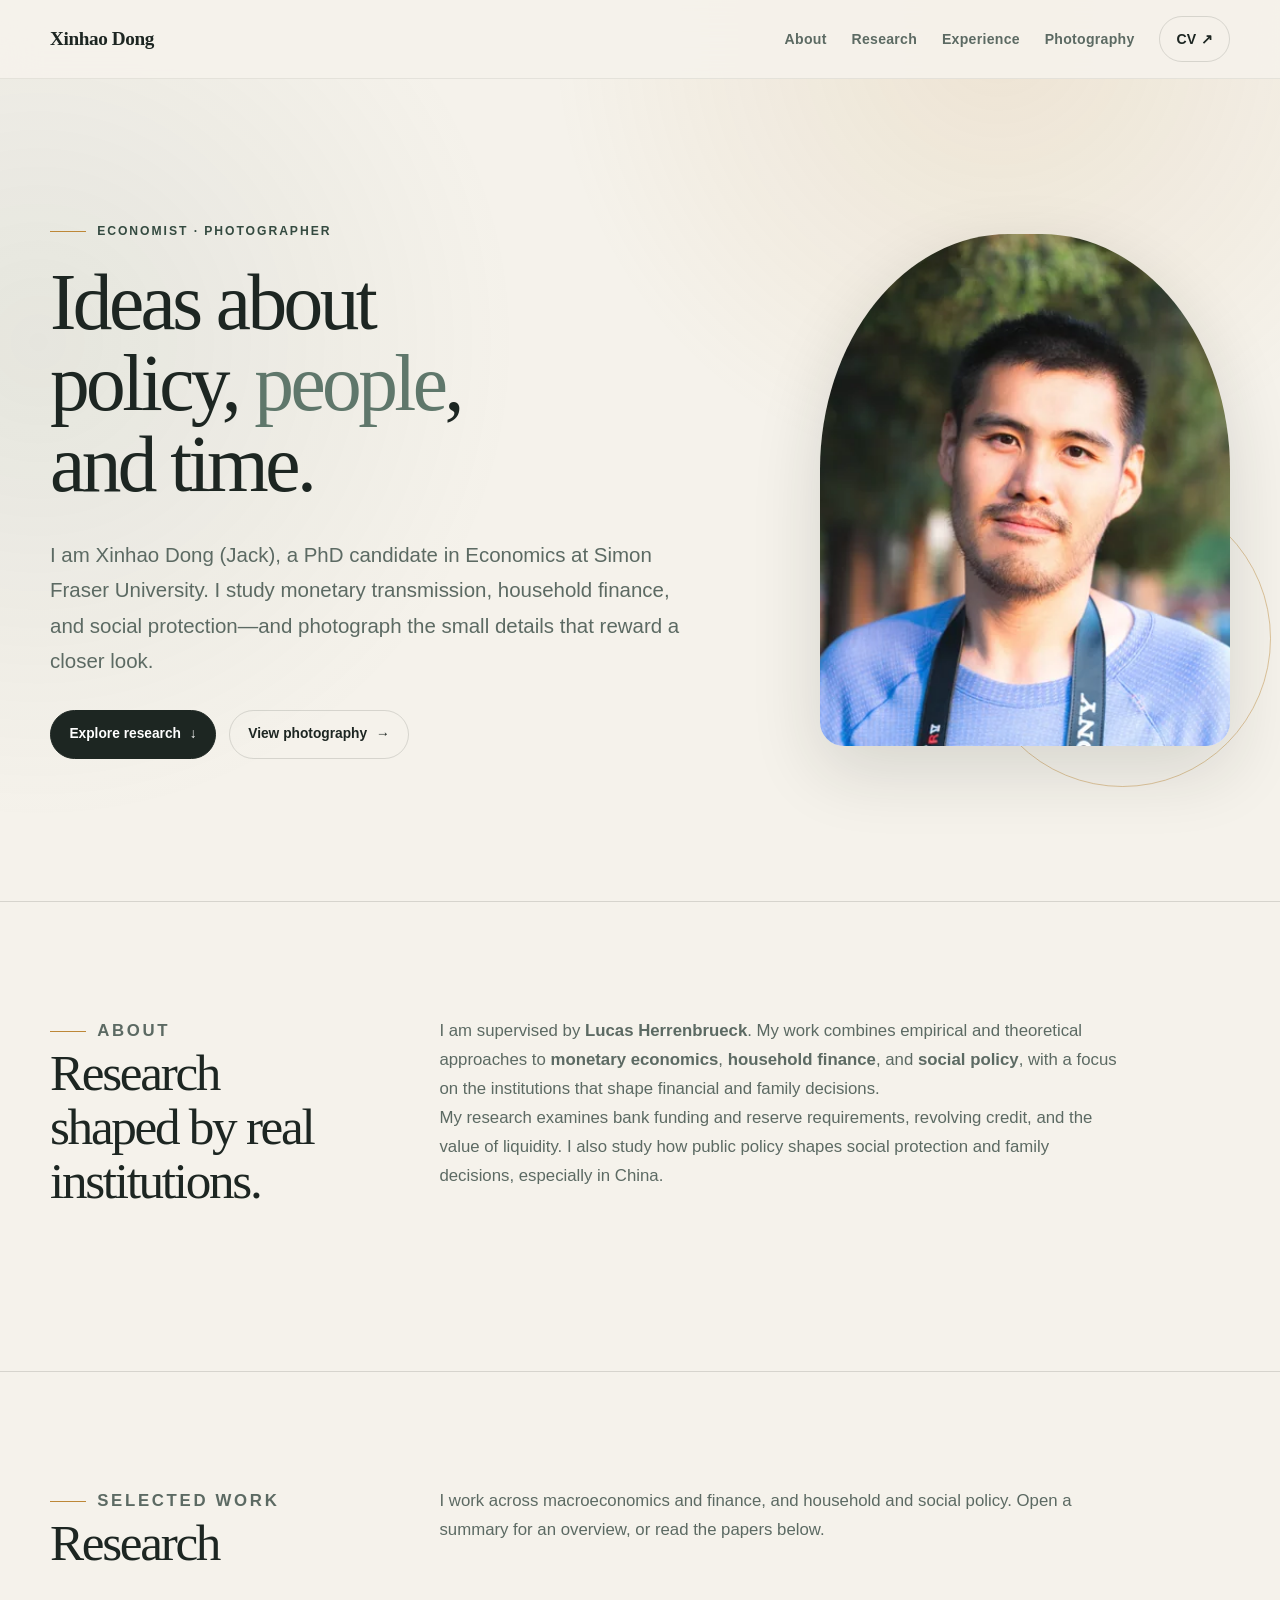
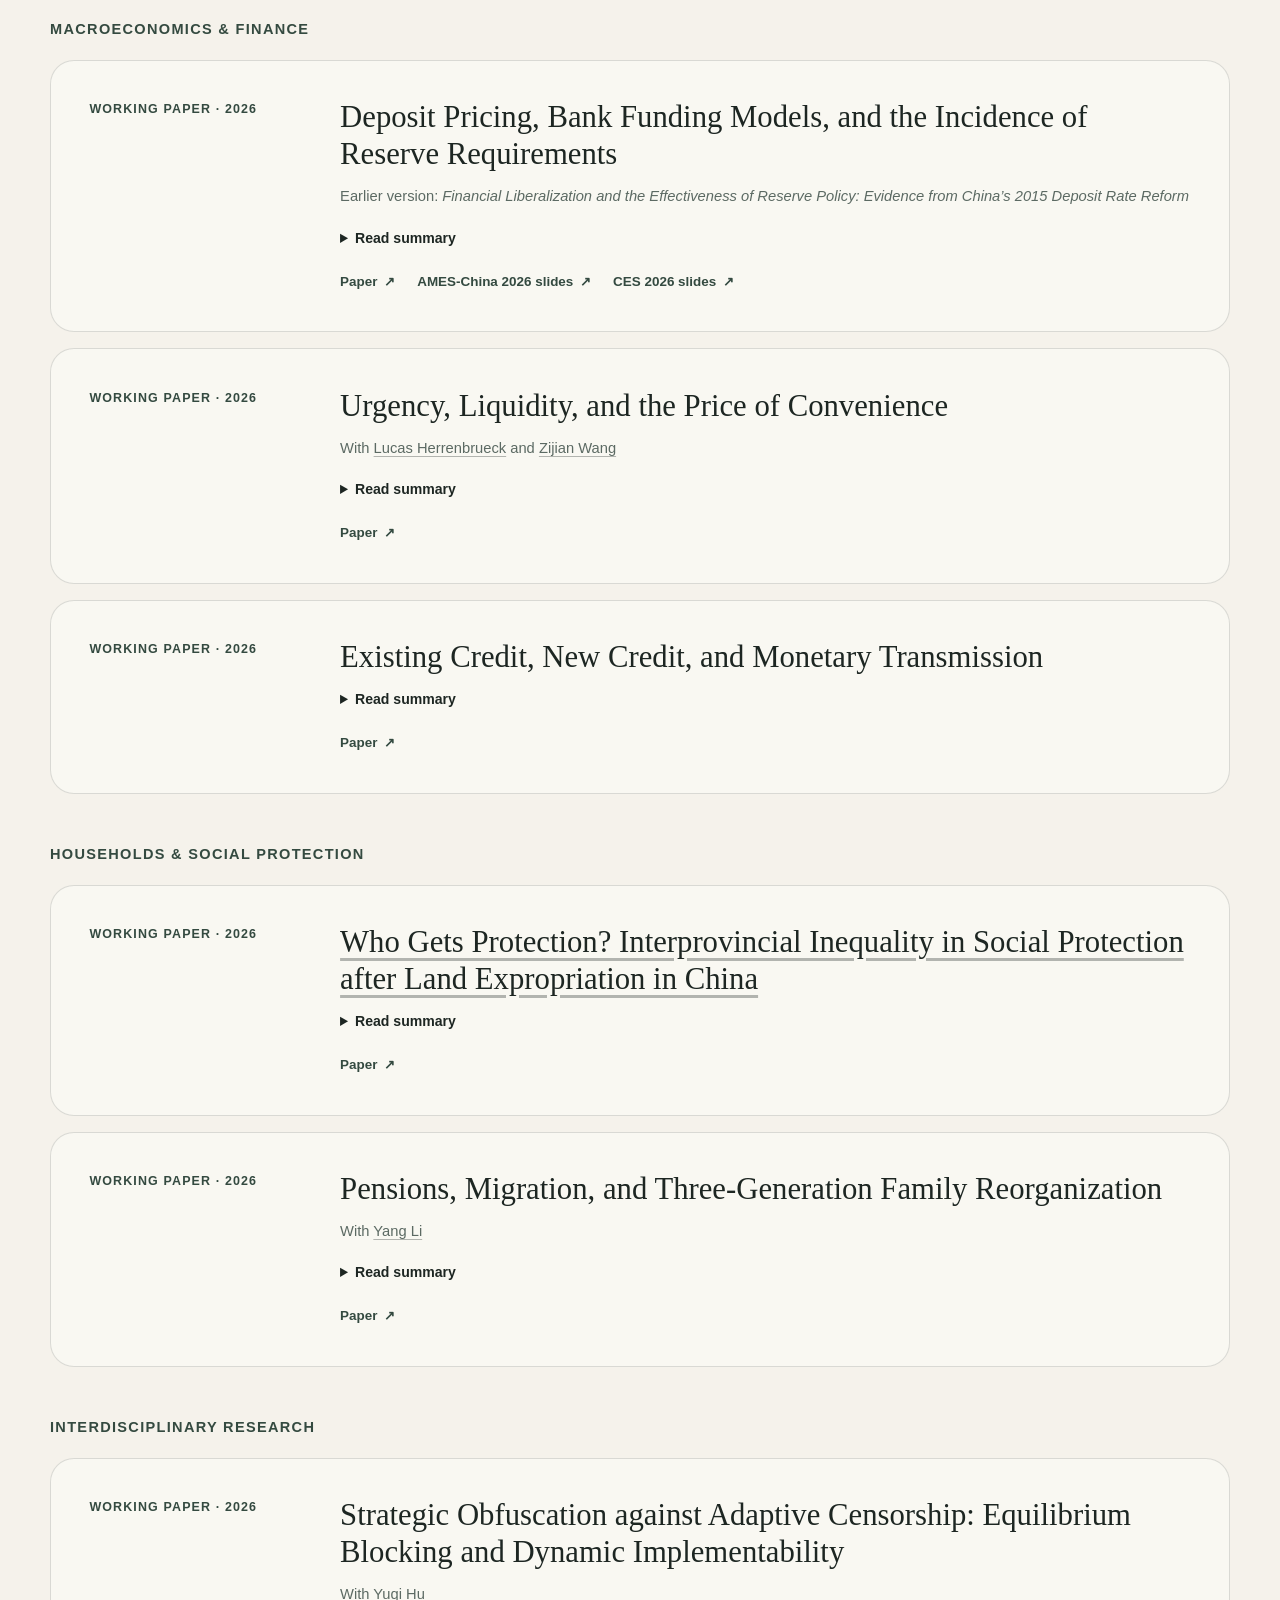
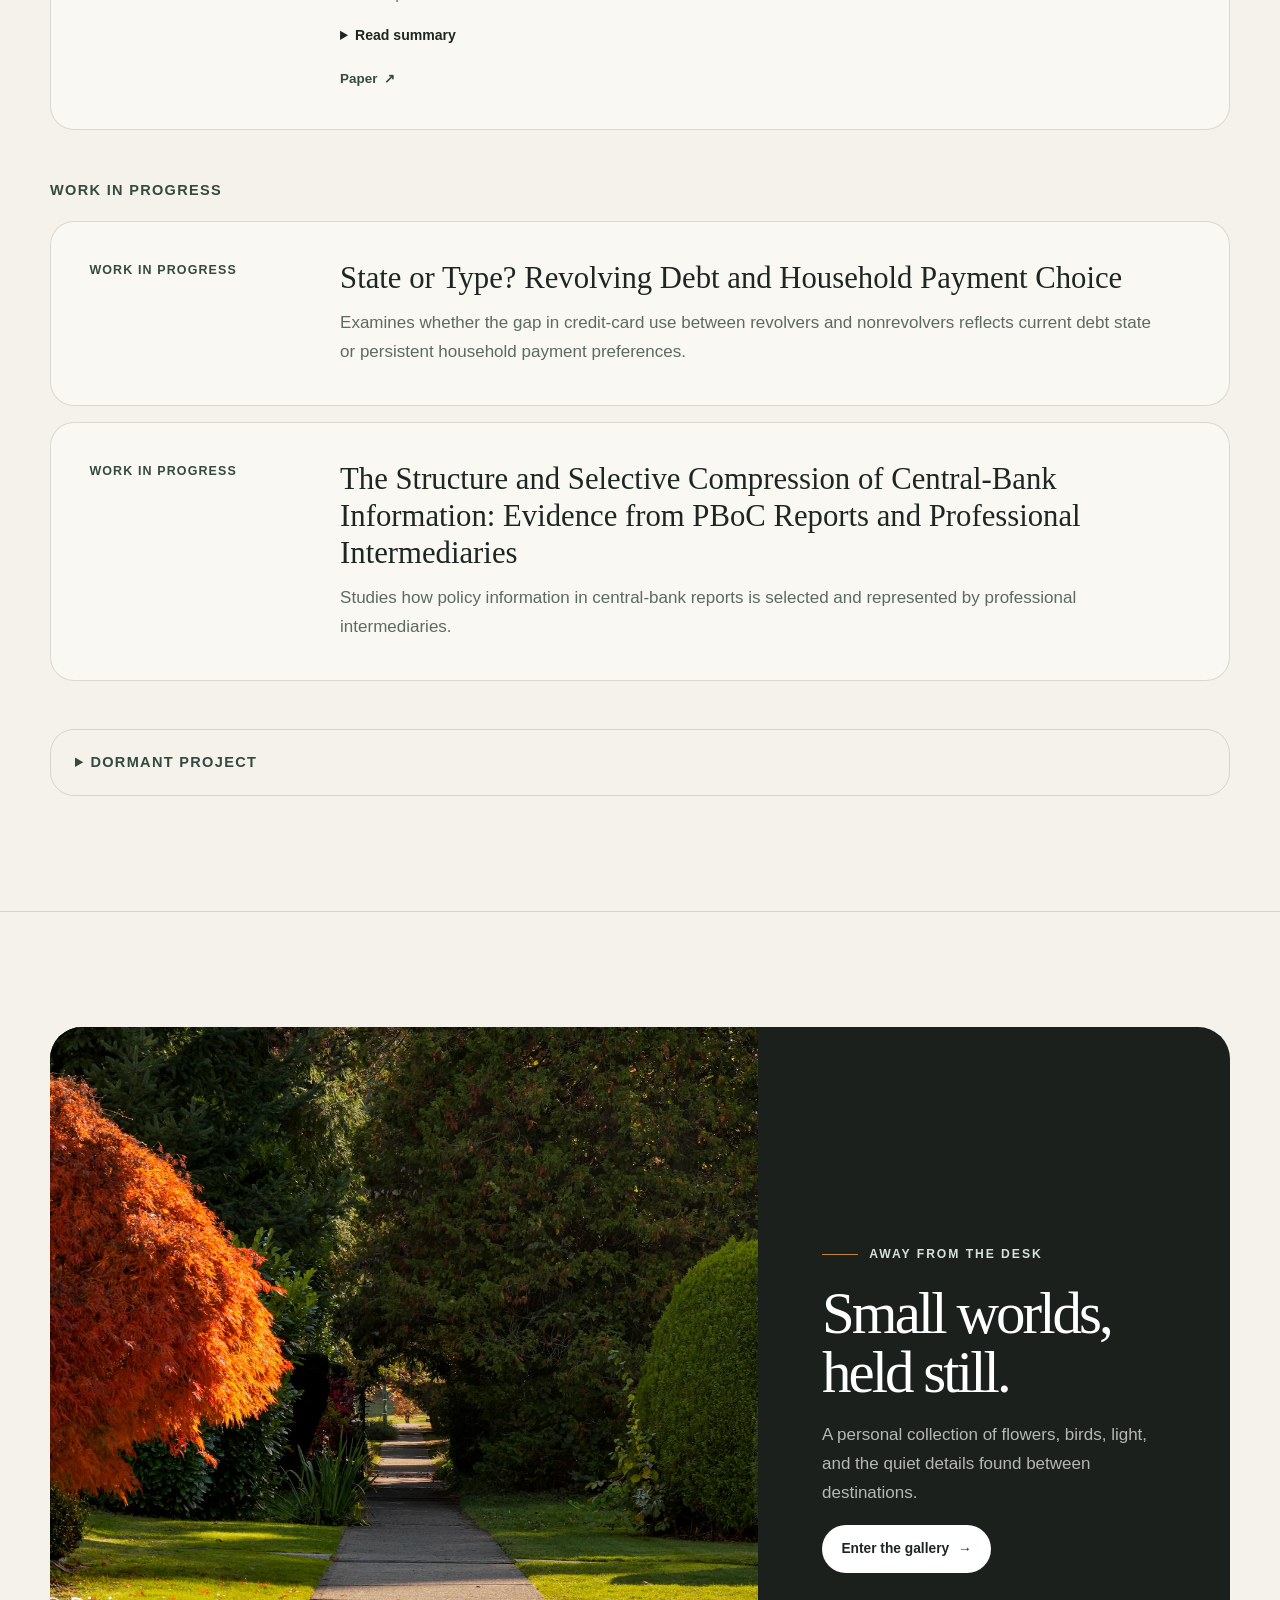
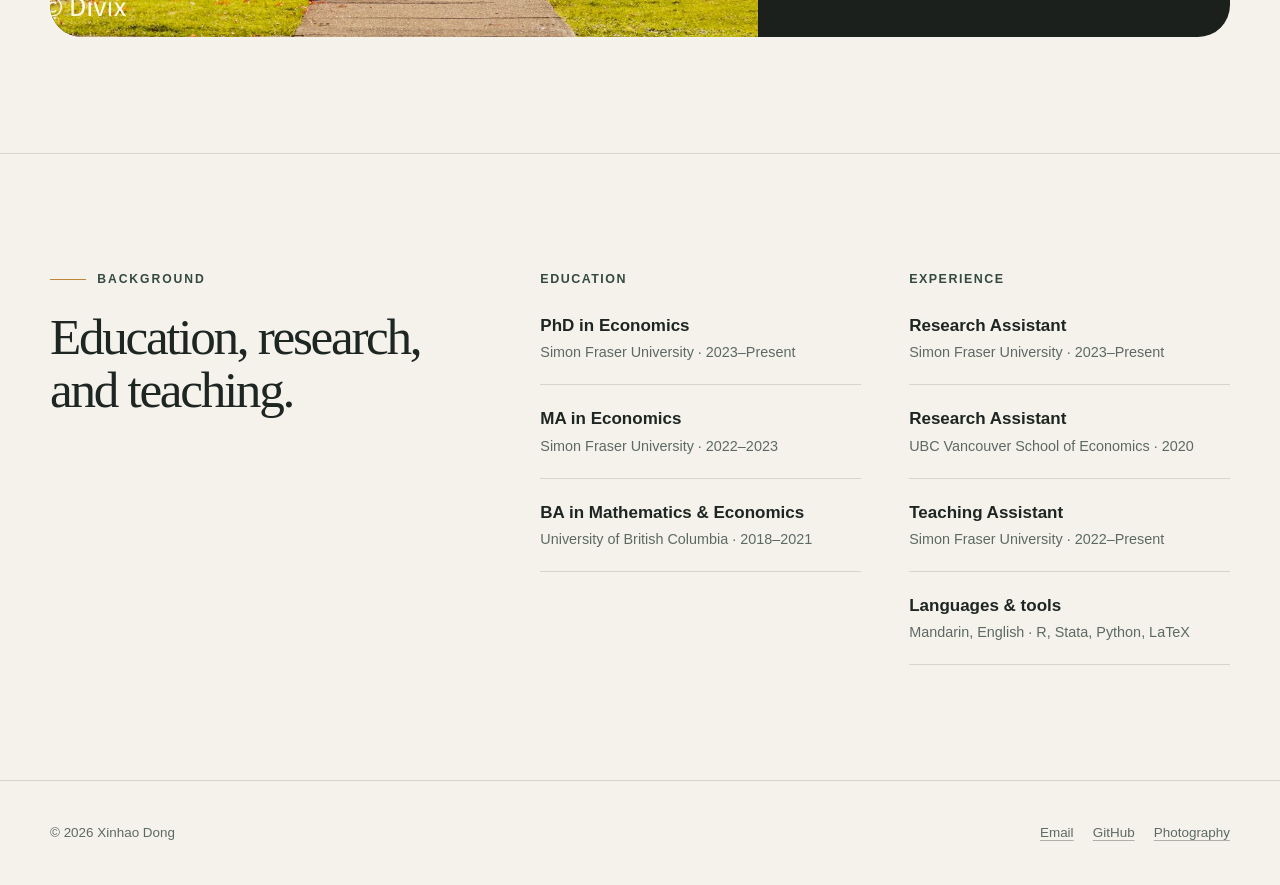
==== index.html @ ef678d5d "Add five photographs with location and species captions" ====
<!doctype html>
<html lang="en">
  <head>
    <meta charset="utf-8">
    <meta name="viewport" content="width=device-width, initial-scale=1">
    <title>Xinhao Dong — Economics & Photography</title>
    <meta name="description" content="Xinhao Dong is a PhD candidate in Economics at Simon Fraser University studying monetary transmission, financial markets, and social protection.">
    <link rel="canonical" href="https://xinhaodong.github.io/">
    <meta property="og:type" content="website">
    <meta property="og:title" content="Xinhao Dong — Economics & Photography">
    <meta property="og:description" content="Research on monetary transmission, financial markets, and social protection, alongside a personal photography collection.">
    <meta property="og:url" content="https://xinhaodong.github.io/">
    <meta property="og:image" content="https://xinhaodong.github.io/assets/photos/og-photography.jpg">
    <meta name="twitter:card" content="summary_large_image">
    <meta name="twitter:title" content="Xinhao Dong — Economics & Photography">
    <meta name="twitter:description" content="Economics research and a personal photography collection.">
    <meta name="twitter:image" content="https://xinhaodong.github.io/assets/photos/og-photography.jpg">
    <link rel="icon" type="image/png" href="assets/photos/favicon.png">
    <link rel="stylesheet" href="assets/css/site.css">
    <script src="assets/js/site.js" defer></script>
  </head>
  <body id="top">
    <a class="skip-link" href="#main">Skip to content</a>

    <header class="site-header">
      <div class="site-shell nav-wrap">
        <a class="wordmark" href="#top" aria-label="Xinhao Dong, home">Xinhao Dong</a>
        <button class="menu-toggle" type="button" aria-label="Open navigation" aria-expanded="false" aria-controls="site-navigation"><span></span></button>
        <nav class="site-nav" id="site-navigation" aria-label="Primary navigation" data-open="false">
          <a href="#about">About</a>
          <a href="#research">Research</a>
          <a href="#experience">Experience</a>
          <a href="photography/">Photography</a>
          <a class="nav-pill" href="assets/cv/CV_XinhaoDong.pdf" target="_blank" rel="noopener">CV ↗</a>
        </nav>
      </div>
    </header>

    <main id="main">
      <section class="site-shell hero" aria-labelledby="hero-title">
        <div>
          <p class="eyebrow">Economist · Photographer</p>
          <h1 id="hero-title">Ideas about policy, <em>people</em>, and time.</h1>
          <p class="hero-intro">I am Xinhao Dong (Jack), a PhD candidate in Economics at Simon Fraser University. I study monetary transmission, household finance, and social protection—and photograph the small details that reward a closer look.</p>
          <div class="hero-actions">
            <a class="button" href="#research">Explore research <span aria-hidden="true">↓</span></a>
            <a class="button secondary" href="photography/">View photography <span aria-hidden="true">→</span></a>
          </div>
        </div>
        <div class="portrait-wrap">
          <picture class="portrait">
            <source type="image/webp" srcset="assets/photos/portrait/portrait-480.webp 480w, assets/photos/portrait/portrait-720.webp 720w" sizes="(max-width: 700px) 86vw, 410px">
            <img src="assets/photos/portrait/portrait-720.jpg" srcset="assets/photos/portrait/portrait-480.jpg 480w, assets/photos/portrait/portrait-720.jpg 720w" sizes="(max-width: 700px) 86vw, 410px" width="720" height="720" alt="Portrait of Xinhao Dong" fetchpriority="high">
          </picture>
        </div>
      </section>

      <section class="section" id="about">
        <div class="site-shell section-heading">
          <div>
            <p class="eyebrow">About</p>
            <h2>Research shaped by real institutions.</h2>
          </div>
          <div>
            <p>I am supervised by <strong>Lucas Herrenbrueck</strong>. My work combines empirical and theoretical approaches to <strong>monetary economics</strong>, <strong>household finance</strong>, and <strong>social policy</strong>, with a focus on the institutions that shape financial and family decisions.</p>
            <p>My research examines bank funding and reserve requirements, revolving credit, and the value of liquidity. I also study how public policy shapes social protection and family decisions, especially in China.</p>
          </div>
        </div>
      </section>

      <section class="section" id="research" aria-labelledby="research-title">
        <div class="site-shell">
          <div class="section-heading">
            <div>
              <p class="eyebrow">Selected work</p>
              <h2 id="research-title">Research</h2>
            </div>
            <p>I work across macroeconomics and finance, and household and social policy. Open a summary for an overview, or read the papers below.</p>
          </div>

          <h3 class="research-group-title">Macroeconomics &amp; Finance</h3>
          <div class="research-list">
            <article class="research-card">
              <div class="research-meta">Working paper · 2026</div>
              <div>
                <h4>Deposit Pricing, Bank Funding Models, and the Incidence of Reserve Requirements</h4>
                <p class="coauthors">Earlier version: <em>Financial Liberalization and the Effectiveness of Reserve Policy: Evidence from China’s 2015 Deposit Rate Reform</em></p>
                <details class="abstract"><summary>Read summary</summary>
                  <p>Using quarterly data for Chinese banks from 2008 to 2024, I compare the relationship between banks’ pre-reform deposit mix, reserve requirements, and market funding across pricing regimes. Among joint-stock banks, the fitted funding gradient falls from 1.144 to −0.024 percentage points per percentage-point increase in the reserve ratio. Limited common support and sensitivity to exposure trends prevent a causal interpretation of that regime difference.</p>
                </details>
                <div class="paper-actions">
                  <a class="paper-link" href="assets/papers/deposit-pricing-reserve-requirements.pdf" target="_blank" rel="noopener">Paper</a>
                  <a class="paper-link" href="assets/slides/ames-china-2026.pdf" target="_blank" rel="noopener">AMES-China 2026 slides</a>
                  <a class="paper-link" href="assets/slides/ces-china-2026.pdf" target="_blank" rel="noopener">CES 2026 slides</a>
                </div>
              </div>
            </article>
            <article class="research-card">
              <div class="research-meta">Working paper · 2026</div>
              <div>
                <h4>Urgency, Liquidity, and the Price of Convenience</h4>
                <p class="coauthors">With <a href="https://herrenbrueck.weebly.com/" target="_blank" rel="noopener">Lucas Herrenbrueck</a> and <a href="https://sites.google.com/view/zijianwang/" target="_blank" rel="noopener">Zijian Wang</a></p>
                <details class="abstract"><summary>Read summary</summary>
                  <p>We distinguish the urgency of spending needs from the liquidity services of assets using Treasury bills, commercial paper, and AAA corporate bonds. Our headline estimate puts the annual price of convenience at 5.5%, far above conventional spread measures; only about 23% of it is attributable to urgency.</p>
                </details>
                <div class="paper-actions"><a class="paper-link" href="assets/papers/urgency-liquidity-price-of-convenience.pdf" target="_blank" rel="noopener">Paper</a></div>
              </div>
            </article>
            <article class="research-card">
              <div class="research-meta">Working paper · 2026</div>
              <div>
                <h4>Existing Credit, New Credit, and Monetary Transmission</h4>
                <details class="abstract"><summary>Read summary</summary>
                  <p>Monetary tightening reprices credit-card borrowing and weakens initial limits on new accounts, but leaves previously authorized lines broadly intact across the limit distribution, line cuts, account exit, and line increases. Households draw more heavily on those lines as utilization and delinquency rise. A short-run accounting exercise bounds the contribution of withdrawing existing credit to the modeled spending response.</p>
                </details>
                <div class="paper-actions"><a class="paper-link" href="assets/papers/existing-credit-new-credit-monetary-transmission.pdf" target="_blank" rel="noopener">Paper</a></div>
              </div>
            </article>
          </div>

          <h3 class="research-group-title">Households &amp; Social Protection</h3>
          <div class="research-list">
            <article class="research-card">
              <div class="research-meta">Working paper · 2026</div>
              <div>
                <h4><a href="assets/papers/who-gets-protection.pdf" target="_blank" rel="noopener">Who Gets Protection? Interprovincial Inequality in Social Protection after Land Expropriation in China</a></h4>
                <details class="abstract"><summary>Read summary</summary>
                  <p>Using CHIP 2013 and 2018 data on 2,239 land-expropriated households in 15 provinces, I study how reported compensation form varies across provinces and expropriation cohorts. Before 2008, moving from the 25th to the 75th percentile of provincial fiscal pressure was associated with a 20 percentage-point lower probability of any continuing protection and a 17–19 percentage-point higher probability of cash only. These relationships are markedly weaker from 2008 onward, although imprecisely estimated. Across twelve consistently observed provinces, gaps in compensation form narrowed by about 38 percent.</p>
                </details>
                <div class="paper-actions"><a class="paper-link" href="assets/papers/who-gets-protection.pdf" target="_blank" rel="noopener">Paper</a></div>
              </div>
            </article>
            <article class="research-card">
              <div class="research-meta">Working paper · 2026</div>
              <div>
                <h4>Pensions, Migration, and Three-Generation Family Reorganization</h4>
                <p class="coauthors">With <a href="https://liyang0v0.github.io/" target="_blank" rel="noopener">Yang Li</a></p>
                <details class="abstract"><summary>Read summary</summary>
                  <p>Using age-60 eligibility around China’s 2016 pension reform, we find that pension access raises grandchild care by 8.2 percentage points. Grandchildren then spend fewer months with their parents, while complete paternal absence falls and shorter, more returnable work trips become more common. Remittances from pension recipients to adult children also decline, consistent with a shift in how families provide informal support.</p>
                </details>
                <div class="paper-actions"><a class="paper-link" href="https://www.dropbox.com/scl/fi/l6o3wmeur9fnl1vhy168h/Rural_Pension.pdf?rlkey=k0lvzd16sgpemzimauc0o3s40&amp;st=vspo28mm&amp;dl=0" target="_blank" rel="noopener">Paper</a></div>
              </div>
            </article>
          </div>

          <h3 class="research-group-title">Interdisciplinary Research</h3>
          <div class="research-list">
            <article class="research-card">
              <div class="research-meta">Working paper · 2026</div>
              <div>
                <h4>Strategic Obfuscation against Adaptive Censorship: Equilibrium Blocking and Dynamic Implementability</h4>
                <p class="coauthors">With Yuqi Hu</p>
                <details class="abstract"><summary>Read summary</summary>
                  <p>We model costly traffic obfuscation and an adaptive censor’s blocking decision jointly. Exact unilateral best responses determine which obfuscation–blocking targets can survive repeated interaction; a common shortcut that checks only complete abandonment of obfuscation can misclassify whether a target is sustainable. A public-signal extension shows how missed detections and false alarms tighten these conditions.</p>
                </details>
                <div class="paper-actions"><a class="paper-link" href="assets/papers/strategic-obfuscation-adaptive-censorship.pdf" target="_blank" rel="noopener">Paper</a></div>
              </div>
            </article>
          </div>

          <h3 class="research-group-title">Work in Progress</h3>
          <div class="research-list">
            <article class="research-card">
              <div class="research-meta">Work in progress</div>
              <div>
                <h4>State or Type? Revolving Debt and Household Payment Choice</h4>
                <p class="project-summary">Examines whether the gap in credit-card use between revolvers and nonrevolvers reflects current debt state or persistent household payment preferences.</p>
              </div>
            </article>
            <article class="research-card">
              <div class="research-meta">Work in progress</div>
              <div>
                <h4>The Structure and Selective Compression of Central-Bank Information: Evidence from PBoC Reports and Professional Intermediaries</h4>
                <p class="project-summary">Studies how policy information in central-bank reports is selected and represented by professional intermediaries.</p>
              </div>
            </article>
          </div>

          <details class="dormant-project">
            <summary>Dormant project</summary>
            <p><strong>Pension Promises, Fertility, and Debt Sustainability.</strong> A paused project on how pension promises and endogenous fertility interact with public-debt dynamics.</p>
          </details>
        </div>
      </section>

      <section class="section" aria-labelledby="photography-title">
        <div class="site-shell photo-teaser">
          <picture class="photo-teaser-media">
            <source type="image/webp" srcset="assets/photos/cambie-autumn/cambie-autumn-640.webp 640w, assets/photos/cambie-autumn/cambie-autumn-1280.webp 1280w, assets/photos/cambie-autumn/cambie-autumn-2400.webp 2400w" sizes="(max-width: 900px) 100vw, 58vw">
            <img src="assets/photos/cambie-autumn/cambie-autumn-1280.jpg" srcset="assets/photos/cambie-autumn/cambie-autumn-640.jpg 640w, assets/photos/cambie-autumn/cambie-autumn-1280.jpg 1280w, assets/photos/cambie-autumn/cambie-autumn-2400.jpg 2400w" sizes="(max-width: 900px) 100vw, 58vw" width="1280" height="1024" loading="lazy" decoding="async" alt="An orange-red tree beside a sunlit sidewalk framed by deep green foliage on Cambie Street, Vancouver">
          </picture>
          <div class="photo-teaser-copy">
            <p class="eyebrow">Away from the desk</p>
            <h2 id="photography-title">Small worlds, held still.</h2>
            <p>A personal collection of flowers, birds, light, and the quiet details found between destinations.</p>
            <a class="button" href="photography/">Enter the gallery <span aria-hidden="true">→</span></a>
          </div>
        </div>
      </section>

      <section class="section" id="experience" aria-labelledby="experience-title">
        <div class="site-shell credentials">
          <div>
            <p class="eyebrow">Background</p>
            <h2 id="experience-title">Education, research, and teaching.</h2>
          </div>
          <div class="credential-columns">
            <div class="credential-group">
              <h3>Education</h3>
              <ul class="credential-list">
                <li><strong>PhD in Economics</strong><span>Simon Fraser University · 2023–Present</span></li>
                <li><strong>MA in Economics</strong><span>Simon Fraser University · 2022–2023</span></li>
                <li><strong>BA in Mathematics &amp; Economics</strong><span>University of British Columbia · 2018–2021</span></li>
              </ul>
            </div>
            <div class="credential-group">
              <h3>Experience</h3>
              <ul class="credential-list">
                <li><strong>Research Assistant</strong><span>Simon Fraser University · 2023–Present</span></li>
                <li><strong>Research Assistant</strong><span>UBC Vancouver School of Economics · 2020</span></li>
                <li><strong>Teaching Assistant</strong><span>Simon Fraser University · 2022–Present</span></li>
                <li><strong>Languages &amp; tools</strong><span>Mandarin, English · R, Stata, Python, LaTeX</span></li>
              </ul>
            </div>
          </div>
        </div>
      </section>
    </main>

    <footer class="site-footer">
      <div class="site-shell footer-wrap">
        <span>© <span data-current-year>2026</span> Xinhao Dong</span>
        <div class="footer-links">
          <a href="mailto:Xinhao_dong@sfu.ca">Email</a>
          <a href="https://github.com/XinhaoDong" target="_blank" rel="noopener">GitHub</a>
          <a href="photography/">Photography</a>
        </div>
      </div>
    </footer>
  </body>
</html>
---- assets/css/site.css ----
:root {
  color-scheme: light;
  --paper: #f5f2eb;
  --paper-bright: #fbfaf6;
  --ink: #1d2622;
  --muted: #5c6a63;
  --sage: #5f776b;
  --sage-dark: #344a40;
  --gold: #bd8737;
  --line: rgba(29, 38, 34, 0.14);
  --shadow: 0 24px 70px rgba(26, 36, 31, 0.14);
  --radius: 24px;
  --shell: min(1180px, calc(100vw - 48px));
}

* {
  box-sizing: border-box;
}

html {
  scroll-behavior: smooth;
  scroll-padding-top: 92px;
}

body {
  margin: 0;
  background: var(--paper);
  color: var(--ink);
  font-family: "Avenir Next", Avenir, "Helvetica Neue", Helvetica, Arial, sans-serif;
  font-size: 17px;
  line-height: 1.72;
  text-rendering: optimizeLegibility;
}

body::before {
  position: fixed;
  inset: 0;
  z-index: -1;
  content: "";
  pointer-events: none;
  background:
    radial-gradient(circle at 78% 4%, rgba(189, 135, 55, 0.13), transparent 28rem),
    radial-gradient(circle at 3% 38%, rgba(95, 119, 107, 0.1), transparent 30rem);
}

img {
  display: block;
  max-width: 100%;
}

a {
  color: inherit;
  text-decoration-color: rgba(29, 38, 34, 0.32);
  text-underline-offset: 0.2em;
}

a:hover {
  text-decoration-color: currentColor;
}

button,
a {
  -webkit-tap-highlight-color: transparent;
}

button,
summary {
  font: inherit;
}

:focus-visible {
  outline: 3px solid rgba(189, 135, 55, 0.65);
  outline-offset: 4px;
}

.skip-link {
  position: fixed;
  top: 12px;
  left: 12px;
  z-index: 1000;
  padding: 0.7rem 1rem;
  border-radius: 999px;
  background: var(--ink);
  color: white;
  transform: translateY(-150%);
}

.skip-link:focus {
  transform: translateY(0);
}

.site-shell {
  width: var(--shell);
  margin-inline: auto;
}

.site-header {
  position: sticky;
  top: 0;
  z-index: 100;
  border-bottom: 1px solid rgba(29, 38, 34, 0.08);
  background: rgba(245, 242, 235, 0.9);
  backdrop-filter: blur(18px);
}

.nav-wrap {
  display: flex;
  min-height: 78px;
  align-items: center;
  justify-content: space-between;
  gap: 2rem;
}

.wordmark {
  font-family: Georgia, "Times New Roman", serif;
  font-size: 1.2rem;
  font-weight: 700;
  letter-spacing: -0.02em;
  text-decoration: none;
}

.site-nav {
  display: flex;
  align-items: center;
  gap: 1.55rem;
}

.site-nav a {
  color: var(--muted);
  font-size: 0.88rem;
  font-weight: 650;
  letter-spacing: 0.02em;
  text-decoration: none;
}

.site-nav a:hover,
.site-nav a[aria-current="page"] {
  color: var(--ink);
}

.site-nav .nav-pill {
  padding: 0.62rem 1rem;
  border: 1px solid var(--line);
  border-radius: 999px;
  color: var(--ink);
}

.menu-toggle {
  display: none;
  width: 44px;
  height: 44px;
  padding: 0;
  border: 1px solid var(--line);
  border-radius: 50%;
  background: transparent;
  color: var(--ink);
  cursor: pointer;
}

.menu-toggle span,
.menu-toggle::before,
.menu-toggle::after {
  display: block;
  width: 18px;
  height: 1.5px;
  margin: 4px auto;
  background: currentColor;
  content: "";
}

.eyebrow {
  display: flex;
  align-items: center;
  gap: 0.7rem;
  margin: 0 0 1.25rem;
  color: var(--sage-dark);
  font-size: 0.76rem;
  font-weight: 750;
  letter-spacing: 0.16em;
  text-transform: uppercase;
}

.eyebrow::before {
  width: 36px;
  height: 1px;
  background: var(--gold);
  content: "";
}

.hero {
  display: grid;
  min-height: calc(100vh - 78px);
  grid-template-columns: minmax(0, 1.18fr) minmax(320px, 0.82fr);
  align-items: center;
  gap: clamp(3rem, 7vw, 7rem);
  padding-block: clamp(4.5rem, 9vw, 8.5rem);
}

.hero h1,
.photo-hero h1 {
  margin: 0;
  font-family: Georgia, "Times New Roman", serif;
  font-weight: 400;
}

.hero h1 {
  max-width: 13ch;
  font-size: clamp(3.2rem, 6.2vw, 5.9rem);
  font-weight: 500;
  letter-spacing: -0.045em;
  line-height: 1.02;
}

.hero h1 em {
  color: var(--sage);
  font-style: normal;
  font-weight: 400;
}

.hero-intro {
  max-width: 660px;
  margin: 2rem 0 0;
  color: var(--muted);
  font-size: clamp(1.05rem, 1.8vw, 1.28rem);
}

.hero-actions,
.paper-actions {
  display: flex;
  flex-wrap: wrap;
  gap: 0.8rem;
  margin-top: 2rem;
}

.button {
  display: inline-flex;
  min-height: 48px;
  align-items: center;
  justify-content: center;
  gap: 0.55rem;
  padding: 0.72rem 1.15rem;
  border: 1px solid var(--ink);
  border-radius: 999px;
  background: var(--ink);
  color: white;
  font-size: 0.86rem;
  font-weight: 700;
  text-decoration: none;
  transition: transform 160ms ease, background 160ms ease, color 160ms ease;
}

.button:hover {
  transform: translateY(-2px);
}

.button.secondary {
  border-color: var(--line);
  background: transparent;
  color: var(--ink);
}

.portrait-wrap {
  position: relative;
  justify-self: end;
}

.portrait-wrap::before {
  position: absolute;
  right: -10%;
  bottom: -8%;
  width: 72%;
  aspect-ratio: 1;
  border: 1px solid rgba(189, 135, 55, 0.45);
  border-radius: 50%;
  content: "";
}

.portrait {
  position: relative;
  display: block;
  width: min(410px, 38vw);
  overflow: hidden;
  aspect-ratio: 4 / 5;
  border-radius: 46% 46% 24px 24px;
  box-shadow: var(--shadow);
}

.portrait img {
  width: 100%;
  height: 100%;
  object-fit: cover;
  object-position: 50% 34%;
}

.section {
  padding-block: clamp(5rem, 9vw, 8.5rem);
  border-top: 1px solid var(--line);
}

.section-heading {
  display: grid;
  grid-template-columns: minmax(200px, 0.55fr) minmax(0, 1.45fr);
  gap: clamp(2rem, 7vw, 7rem);
  margin-bottom: 3rem;
}

.section-heading h2,
.credentials h2,
.photo-intro h2 {
  margin: 0;
  font-family: Georgia, "Times New Roman", serif;
  font-size: clamp(2.2rem, 4vw, 4rem);
  font-weight: 400;
  letter-spacing: -0.045em;
  line-height: 1.05;
}

.section-heading p {
  max-width: 680px;
  margin: 0;
  color: var(--muted);
  font-size: 1.05rem;
}

.research-list {
  display: grid;
  gap: 1rem;
}

.research-group-title {
  margin: 3rem 0 1.1rem;
  color: var(--sage-dark);
  font-size: 0.91rem;
  font-weight: 750;
  letter-spacing: 0.09em;
  text-transform: uppercase;
}

.research-group-title:first-of-type {
  margin-top: 2rem;
}

.research-card {
  display: grid;
  grid-template-columns: minmax(170px, 0.38fr) minmax(0, 1.62fr);
  gap: clamp(1.5rem, 4vw, 4rem);
  padding: clamp(1.5rem, 3vw, 2.4rem);
  border: 1px solid var(--line);
  border-radius: var(--radius);
  background: rgba(251, 250, 246, 0.65);
}

.research-meta {
  color: var(--sage-dark);
  font-size: 0.78rem;
  font-weight: 750;
  letter-spacing: 0.09em;
  text-transform: uppercase;
}

.research-card h4 {
  max-width: 850px;
  margin: 0 0 0.7rem;
  font-family: Georgia, "Times New Roman", serif;
  font-size: clamp(1.45rem, 2.4vw, 2rem);
  font-weight: 400;
  line-height: 1.2;
}

.coauthors {
  margin: 0 0 1rem;
  color: var(--muted);
  font-size: 0.92rem;
}

.project-summary {
  max-width: 820px;
  margin: 0;
  color: var(--muted);
}

.dormant-project {
  margin-top: 3rem;
  padding: 1.25rem 1.5rem;
  border: 1px solid var(--line);
  border-radius: var(--radius);
  color: var(--muted);
}

.dormant-project summary {
  width: fit-content;
  color: var(--sage-dark);
  cursor: pointer;
  font-size: 0.91rem;
  font-weight: 750;
  letter-spacing: 0.09em;
  text-transform: uppercase;
}

.dormant-project p {
  margin-bottom: 0;
}

.abstract {
  max-width: 820px;
  color: var(--muted);
}

.abstract summary {
  width: fit-content;
  color: var(--ink);
  cursor: pointer;
  font-size: 0.88rem;
  font-weight: 700;
}

.abstract p {
  margin: 1rem 0 0;
}

.paper-actions {
  display: flex;
  flex-wrap: wrap;
  gap: 0.5rem 1.4rem;
  margin-top: 1.25rem;
}

.paper-link {
  display: inline-flex;
  align-items: center;
  gap: 0.4rem;
  color: var(--sage-dark);
  font-size: 0.84rem;
  font-weight: 750;
  text-decoration: none;
}

.paper-link::after {
  content: "↗";
}

.photo-teaser {
  display: grid;
  overflow: hidden;
  min-height: 610px;
  grid-template-columns: minmax(0, 1.2fr) minmax(300px, 0.8fr);
  border-radius: 32px;
  background: #1b201c;
  color: white;
}

.photo-teaser-media {
  min-height: 520px;
}

.photo-teaser-media img {
  width: 100%;
  height: 100%;
  object-fit: cover;
}

.photo-teaser-copy {
  display: flex;
  flex-direction: column;
  align-items: flex-start;
  justify-content: flex-end;
  padding: clamp(2rem, 5vw, 4.5rem);
}

.photo-teaser-copy .eyebrow {
  color: #d8e2dc;
}

.photo-teaser-copy h2 {
  margin: 0;
  font-family: Georgia, "Times New Roman", serif;
  font-size: clamp(2.6rem, 4.6vw, 4.6rem);
  font-weight: 400;
  letter-spacing: -0.05em;
  line-height: 1;
}

.photo-teaser-copy p {
  color: rgba(255, 255, 255, 0.68);
}

.photo-teaser-copy .button {
  border-color: rgba(255, 255, 255, 0.35);
  background: white;
  color: var(--ink);
}

.credentials {
  display: grid;
  grid-template-columns: 0.72fr 1.28fr;
  gap: clamp(3rem, 8vw, 8rem);
}

.credential-columns {
  display: grid;
  grid-template-columns: repeat(2, minmax(0, 1fr));
  gap: 3rem;
}

.credential-group h3 {
  margin: 0 0 1.3rem;
  color: var(--sage-dark);
  font-size: 0.78rem;
  letter-spacing: 0.12em;
  text-transform: uppercase;
}

.credential-list {
  display: grid;
  gap: 1.2rem;
  margin: 0;
  padding: 0;
  list-style: none;
}

.credential-list li {
  padding-bottom: 1.2rem;
  border-bottom: 1px solid var(--line);
}

.credential-list strong,
.credential-list span {
  display: block;
}

.credential-list span {
  color: var(--muted);
  font-size: 0.9rem;
}

.site-footer {
  padding-block: 2.5rem;
  border-top: 1px solid var(--line);
}

.footer-wrap {
  display: flex;
  align-items: center;
  justify-content: space-between;
  gap: 1.5rem;
  color: var(--muted);
  font-size: 0.84rem;
}

.footer-links {
  display: flex;
  gap: 1.2rem;
}

/* Photography */

.photo-page {
  background: #eeeae1;
}

.photo-hero {
  display: grid;
  min-height: calc(100vh - 78px);
  grid-template-columns: minmax(280px, 0.62fr) minmax(0, 1.38fr);
  align-items: center;
  gap: clamp(2.5rem, 6vw, 6rem);
  padding-block: clamp(3.5rem, 7vw, 6.5rem);
}

.photo-hero h1 {
  max-width: none;
  font-size: clamp(3.7rem, 8vw, 8rem);
  letter-spacing: -0.065em;
  line-height: 0.96;
}

.photo-hero-copy p:not(.eyebrow) {
  max-width: 31rem;
  color: var(--muted);
  font-size: 1.04rem;
}

.photo-hero-copy .featured-species {
  display: grid;
  gap: 0.08rem;
  margin: 1.5rem 0;
  padding-left: 1rem;
  border-left: 2px solid var(--gold);
  font-size: 0.84rem;
  line-height: 1.55;
}

.featured-species strong {
  color: var(--ink);
  font-size: 0.92rem;
}

.featured-species em {
  font-family: Georgia, "Times New Roman", serif;
}

.featured-photo {
  position: relative;
  display: block;
  width: 100%;
  overflow: hidden;
  padding: 0;
  border: 0;
  aspect-ratio: 3 / 2;
  border-radius: 3px 38px 3px 3px;
  box-shadow: var(--shadow);
}

.featured-photo img {
  width: 100%;
  height: 100%;
  object-fit: cover;
}

.featured-caption {
  position: absolute;
  right: 18px;
  bottom: 16px;
  padding: 0.4rem 0.72rem;
  border-radius: 999px;
  background: rgba(21, 27, 23, 0.7);
  color: rgba(255, 255, 255, 0.9);
  font-size: 0.7rem;
  letter-spacing: 0.08em;
  text-transform: uppercase;
  backdrop-filter: blur(10px);
}

.photo-intro {
  display: grid;
  grid-template-columns: 0.7fr 1.3fr;
  gap: clamp(2rem, 8vw, 8rem);
  padding: clamp(5rem, 9vw, 9rem) 0 clamp(3rem, 6vw, 5rem);
  border-top: 1px solid var(--line);
}

.photo-intro p {
  max-width: 640px;
  margin: 0;
  color: var(--muted);
  font-size: 1.06rem;
}

.gallery {
  display: grid;
  grid-template-columns: repeat(12, 1fr);
  gap: clamp(1.2rem, 2.5vw, 2.5rem);
  padding-bottom: clamp(5rem, 10vw, 10rem);
}

.gallery-item {
  grid-column: span 6;
  margin: 0;
}

.gallery-item--portrait {
  grid-column: span 5;
}

/* Equal columns for paired vertical photographs; mobile uses the block gallery. */
.gallery-item--paired-portrait {
  grid-column: span 6;
}

.gallery-item--narrow {
  grid-column: span 5;
}

.gallery-item--wide {
  grid-column: span 7;
  margin-top: clamp(4rem, 10vw, 9rem);
}

.gallery-item--centered {
  grid-column: 4 / span 6;
  margin-top: clamp(2rem, 6vw, 6rem);
}

.gallery-open {
  position: relative;
  width: 100%;
  overflow: hidden;
  padding: 0;
  border: 0;
  border-radius: 3px;
  background: #d7d4cb;
  cursor: zoom-in;
}

.featured-photo.gallery-open {
  border-radius: 3px 38px 3px 3px;
}

.featured-photo.gallery-open::after {
  top: 14px;
  right: 14px;
  bottom: auto;
}

.gallery-open::after {
  position: absolute;
  right: 14px;
  bottom: 14px;
  display: grid;
  width: 42px;
  height: 42px;
  place-items: center;
  border-radius: 50%;
  background: rgba(251, 250, 246, 0.88);
  color: var(--ink);
  content: "+";
  font-size: 1.35rem;
  opacity: 0;
  transform: translateY(6px);
  transition: opacity 180ms ease, transform 180ms ease;
}

.gallery-open:hover::after,
.gallery-open:focus-visible::after {
  opacity: 1;
  transform: translateY(0);
}

.gallery-open img {
  width: 100%;
  height: auto;
  transition: transform 500ms cubic-bezier(0.2, 0.7, 0.2, 1);
}

.gallery-open:hover img {
  transform: scale(1.015);
}

.gallery-item figcaption {
  display: grid;
  grid-template-columns: minmax(0, 1fr) auto;
  align-items: baseline;
  gap: 1rem;
  padding-top: 0.72rem;
  color: var(--muted);
  font-size: 0.82rem;
  line-height: 1.45;
}

.gallery-item figcaption strong {
  color: var(--ink);
  font-family: Georgia, "Times New Roman", serif;
  font-size: 1rem;
  font-weight: 400;
}

.gallery-item figcaption em {
  display: block;
  margin-top: 0.12rem;
  font-family: Georgia, "Times New Roman", serif;
  font-size: 0.86rem;
}

.caption-location {
  max-width: 18rem;
  text-align: right;
}

.gallery-item--portrait figcaption {
  grid-template-columns: 1fr;
  gap: 0.25rem;
}

.gallery-item--portrait .caption-location {
  max-width: none;
  text-align: left;
}

.lightbox {
  width: 100vw;
  max-width: none;
  height: 100vh;
  max-height: none;
  margin: 0;
  padding: 0;
  border: 0;
  background: rgba(13, 17, 15, 0.96);
  color: white;
}

.lightbox::backdrop {
  background: rgba(13, 17, 15, 0.96);
}

.lightbox[open] {
  display: grid;
  place-items: center;
}

.lightbox-figure {
  display: grid;
  max-width: min(92vw, 1440px);
  max-height: 90vh;
  grid-template-rows: minmax(0, 1fr) auto;
  gap: 0.8rem;
  margin: 0;
}

.lightbox img {
  width: auto;
  max-width: 92vw;
  height: auto;
  max-height: calc(90vh - 50px);
  margin: auto;
  object-fit: contain;
}

.lightbox figcaption {
  color: rgba(255, 255, 255, 0.72);
  text-align: center;
}

.lightbox-control {
  position: fixed;
  display: grid;
  width: 48px;
  height: 48px;
  place-items: center;
  border: 1px solid rgba(255, 255, 255, 0.25);
  border-radius: 50%;
  background: rgba(15, 20, 17, 0.45);
  color: white;
  cursor: pointer;
  font-size: 1.5rem;
}

.lightbox-close {
  top: 22px;
  right: 22px;
}

.lightbox-prev,
.lightbox-next {
  top: 50%;
  transform: translateY(-50%);
}

.lightbox-prev {
  left: 22px;
}

.lightbox-next {
  right: 22px;
}

@media (max-width: 900px) {
  :root {
    --shell: min(100% - 36px, 760px);
  }

  .hero,
  .photo-hero {
    min-height: auto;
    grid-template-columns: 1fr;
  }

  .hero {
    padding-top: 5rem;
  }

  .portrait-wrap {
    justify-self: start;
  }

  .portrait {
    width: min(78vw, 430px);
  }

  .section-heading,
  .credentials,
  .photo-intro {
    grid-template-columns: 1fr;
  }

  .photo-teaser {
    grid-template-columns: 1fr;
  }

  .photo-teaser-media {
    min-height: 460px;
  }

  .photo-teaser-copy {
    min-height: 380px;
  }

  .photo-hero-copy {
    padding-top: 1rem;
  }
}

@media (max-width: 700px) {
  body {
    font-size: 16px;
  }

  .nav-wrap {
    min-height: 70px;
  }

  .menu-toggle {
    display: block;
  }

  .site-nav {
    position: absolute;
    top: 70px;
    right: 0;
    left: 0;
    display: none;
    align-items: stretch;
    flex-direction: column;
    gap: 0;
    padding: 0.75rem 18px 1.2rem;
    border-bottom: 1px solid var(--line);
    background: rgba(245, 242, 235, 0.98);
  }

  .site-nav[data-open="true"] {
    display: flex;
  }

  .site-nav a {
    padding: 0.8rem 0;
  }

  .site-nav .nav-pill {
    width: fit-content;
    margin-top: 0.5rem;
    padding: 0.55rem 1rem;
  }

  .hero h1 {
    font-size: clamp(3rem, 14vw, 4.7rem);
  }

  .photo-hero h1 {
    font-size: clamp(3.25rem, 17vw, 5.2rem);
  }

  .hero {
    gap: 3.5rem;
    padding-block: 4rem 5.5rem;
  }

  .hero-actions .button {
    flex: 1 1 auto;
  }

  .portrait {
    width: min(86vw, 390px);
  }

  .research-card {
    grid-template-columns: 1fr;
  }

  .credential-columns {
    grid-template-columns: 1fr;
  }

  .photo-teaser-media {
    min-height: 330px;
  }

  .photo-teaser-copy {
    min-height: 340px;
  }

  .footer-wrap,
  .footer-links {
    align-items: flex-start;
    flex-direction: column;
  }

  .photo-hero {
    gap: 2.5rem;
    padding-block: 3.5rem 5rem;
  }

  .featured-photo {
    border-radius: 3px 24px 3px 3px;
  }

  .featured-photo.gallery-open {
    border-radius: 3px 24px 3px 3px;
  }

  .gallery {
    display: block;
  }

  .gallery-item,
  .gallery-item--portrait,
  .gallery-item--narrow,
  .gallery-item--wide,
  .gallery-item--centered {
    margin: 0 0 2.5rem;
  }

  .gallery-item figcaption {
    grid-template-columns: 1fr;
    gap: 0.25rem;
  }

  .caption-location {
    max-width: none;
    text-align: left;
  }

  .gallery-open::after {
    opacity: 1;
    transform: none;
  }

  .lightbox-prev,
  .lightbox-next {
    top: auto;
    bottom: 24px;
    transform: none;
  }

  .lightbox-close {
    top: 16px;
    right: 16px;
  }

  .lightbox-prev {
    left: calc(50% - 62px);
  }

  .lightbox-next {
    right: calc(50% - 62px);
  }
}

@media (prefers-reduced-motion: reduce) {
  html {
    scroll-behavior: auto;
  }

  *,
  *::before,
  *::after {
    scroll-behavior: auto !important;
    transition-duration: 0.01ms !important;
  }
}
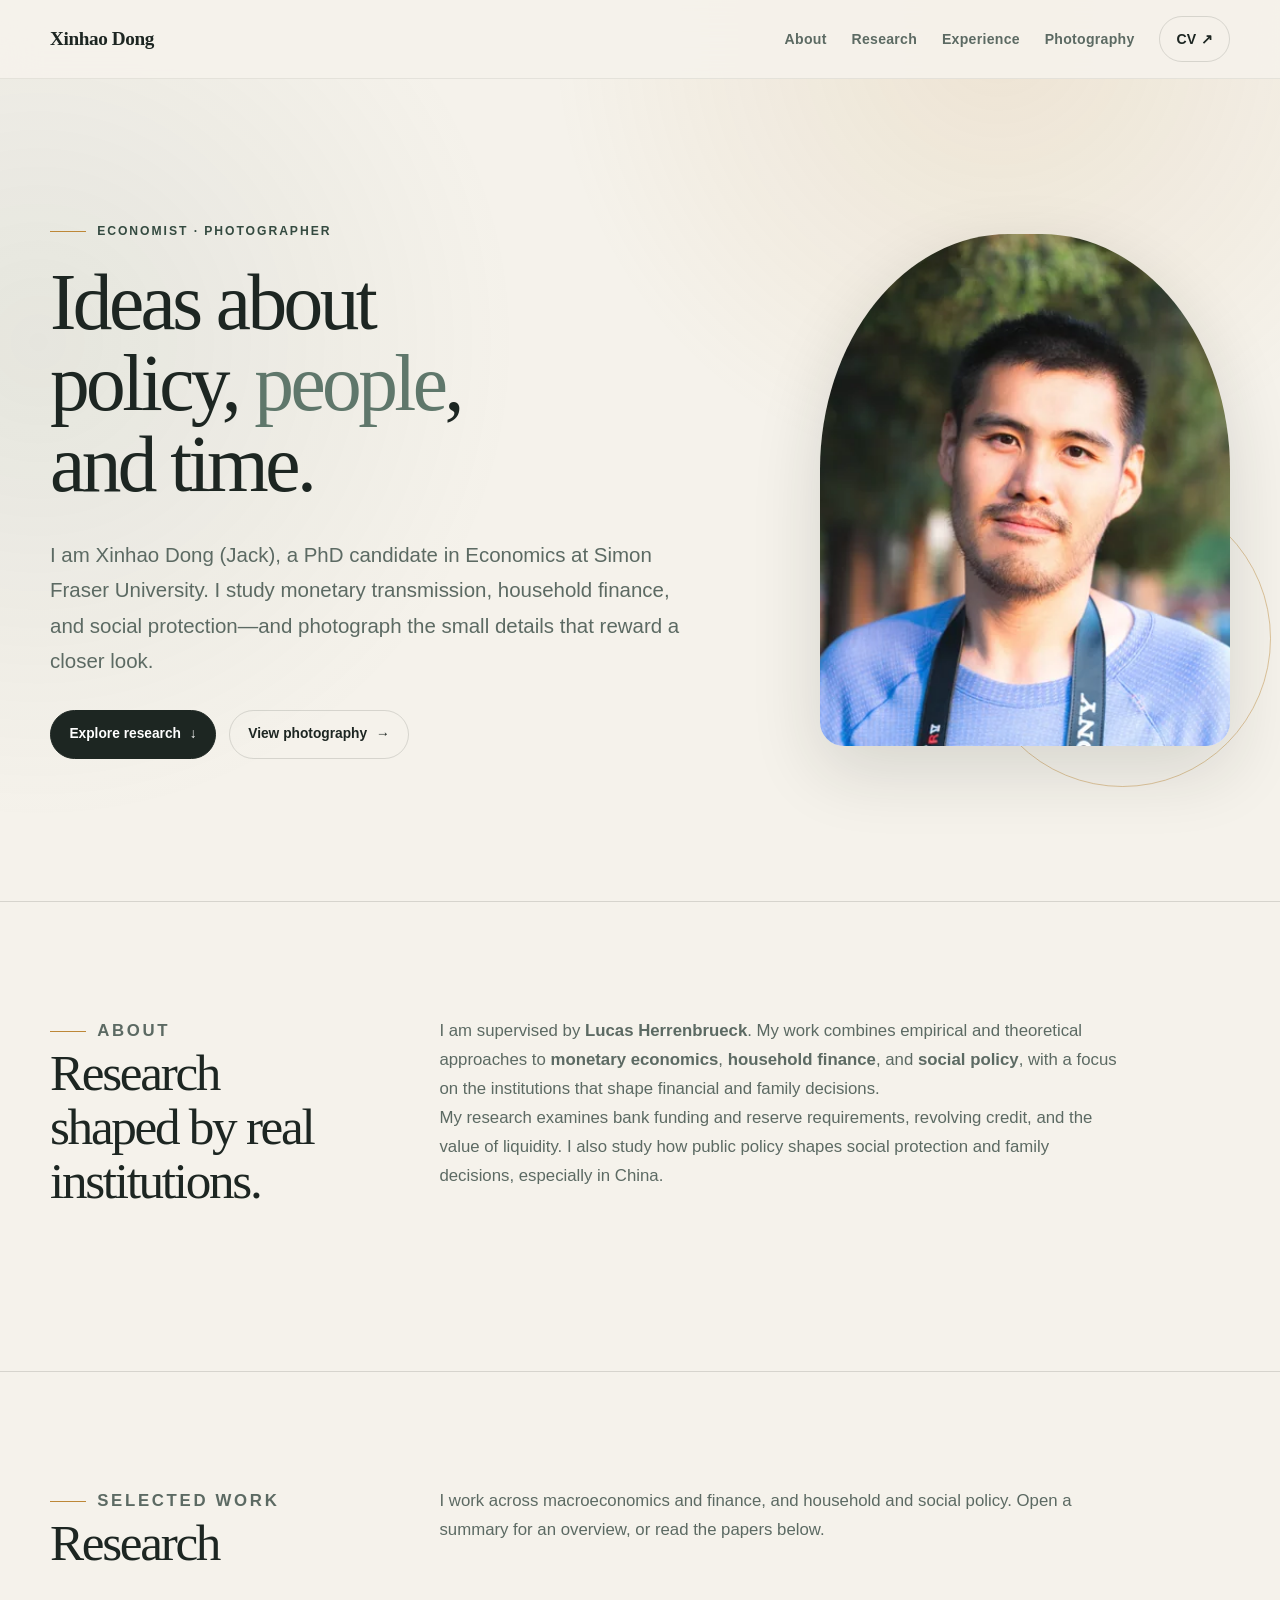
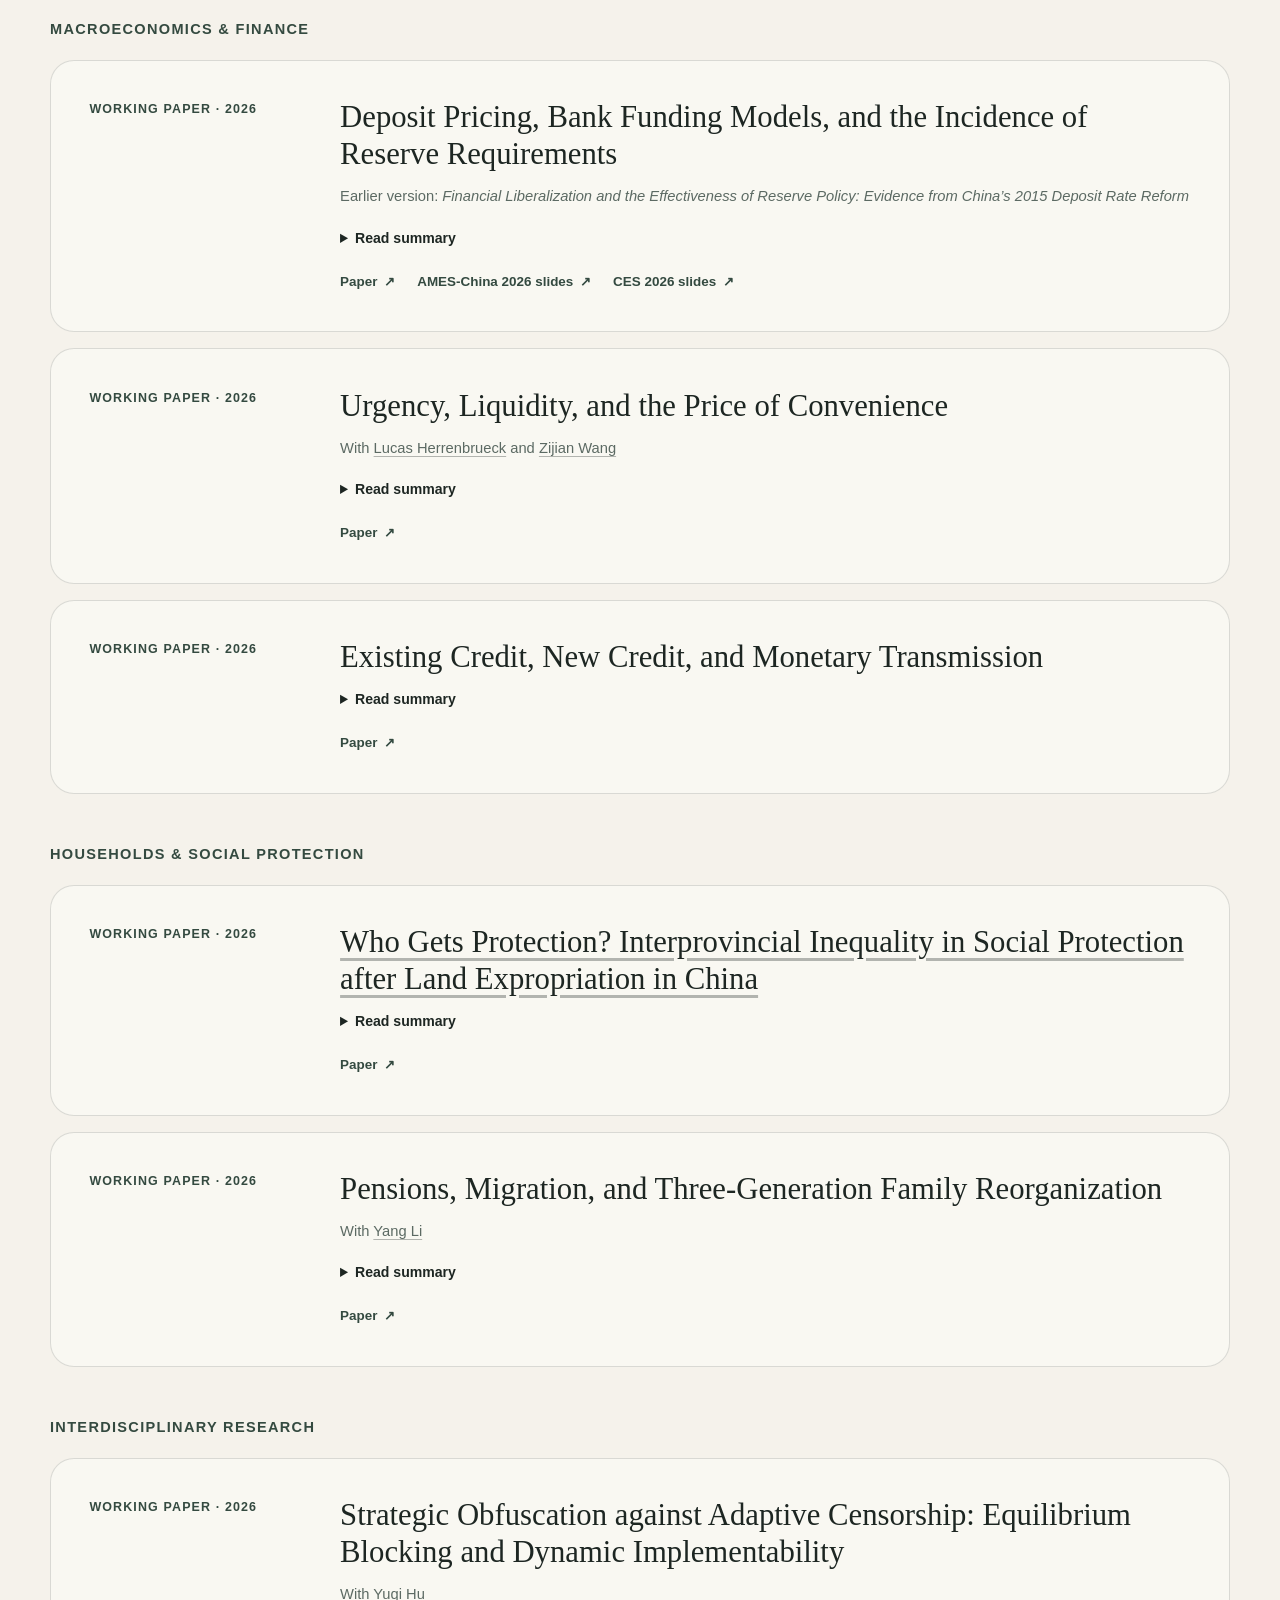
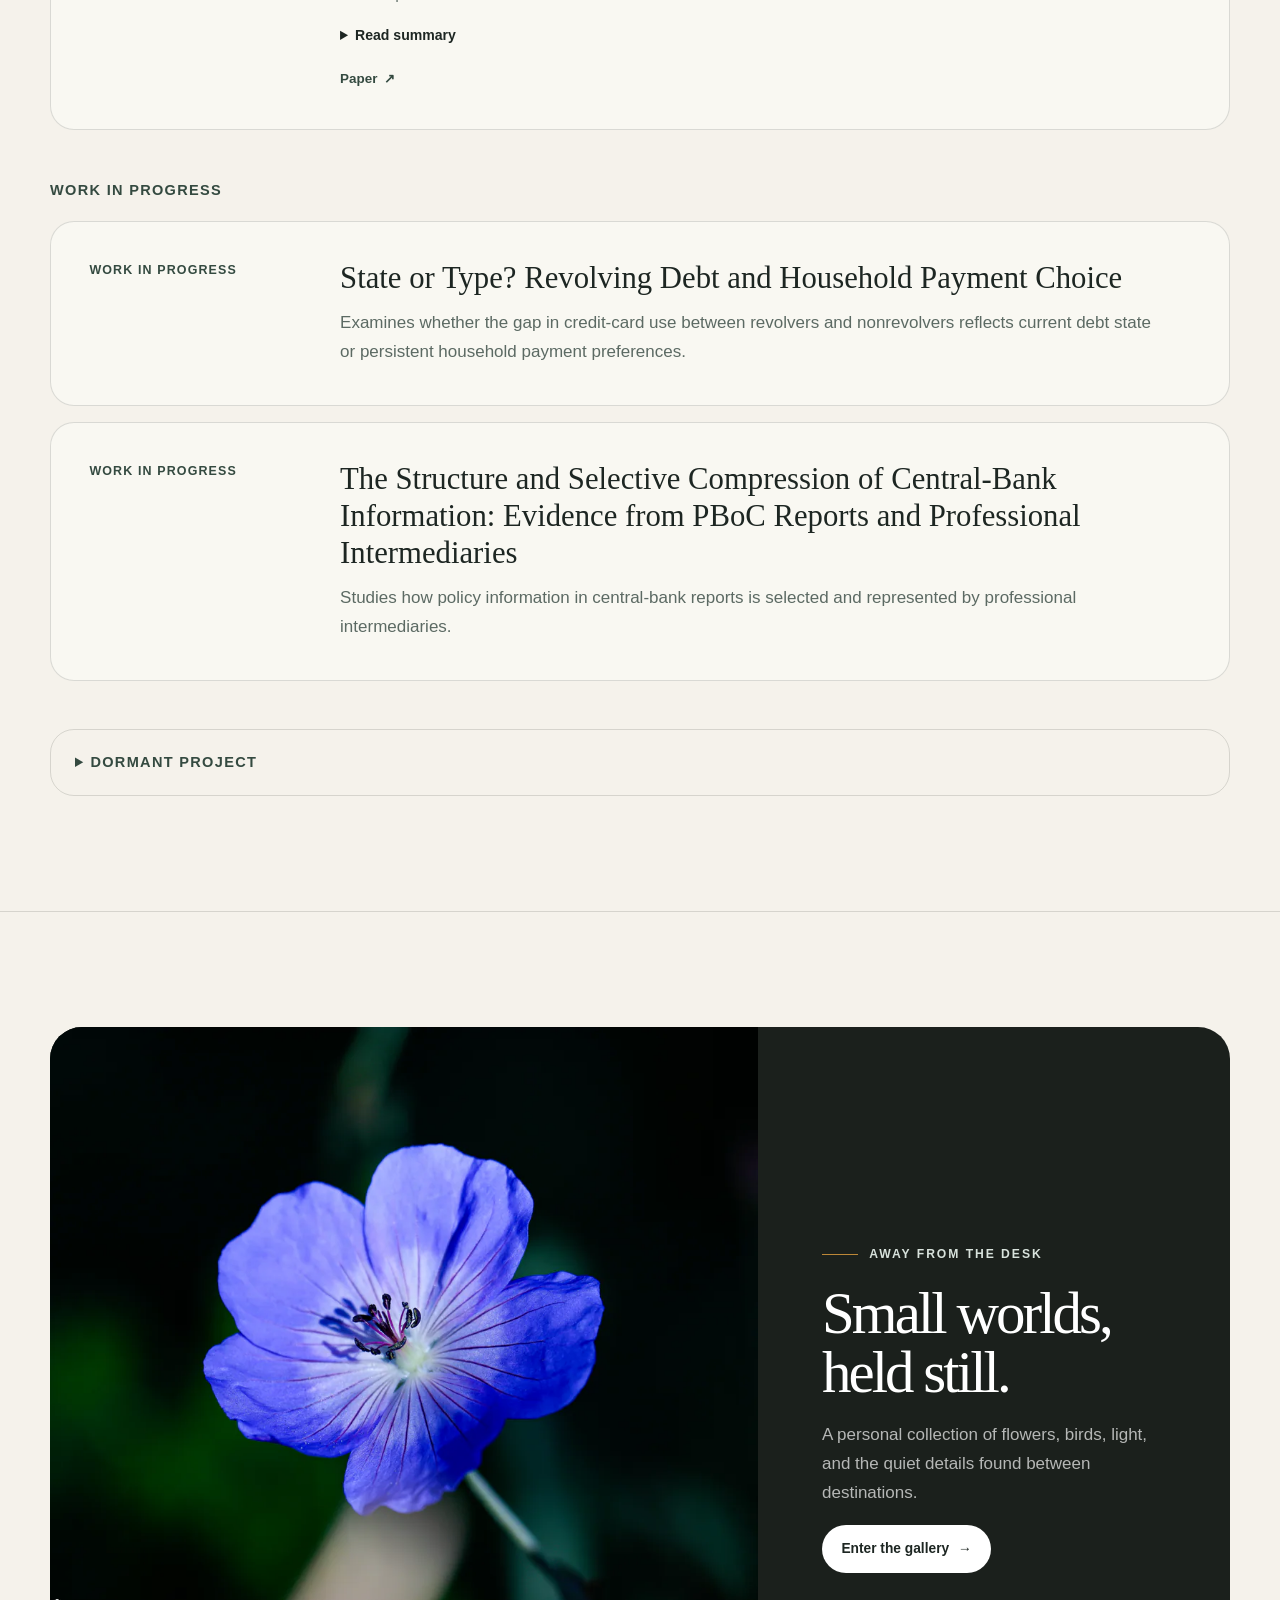
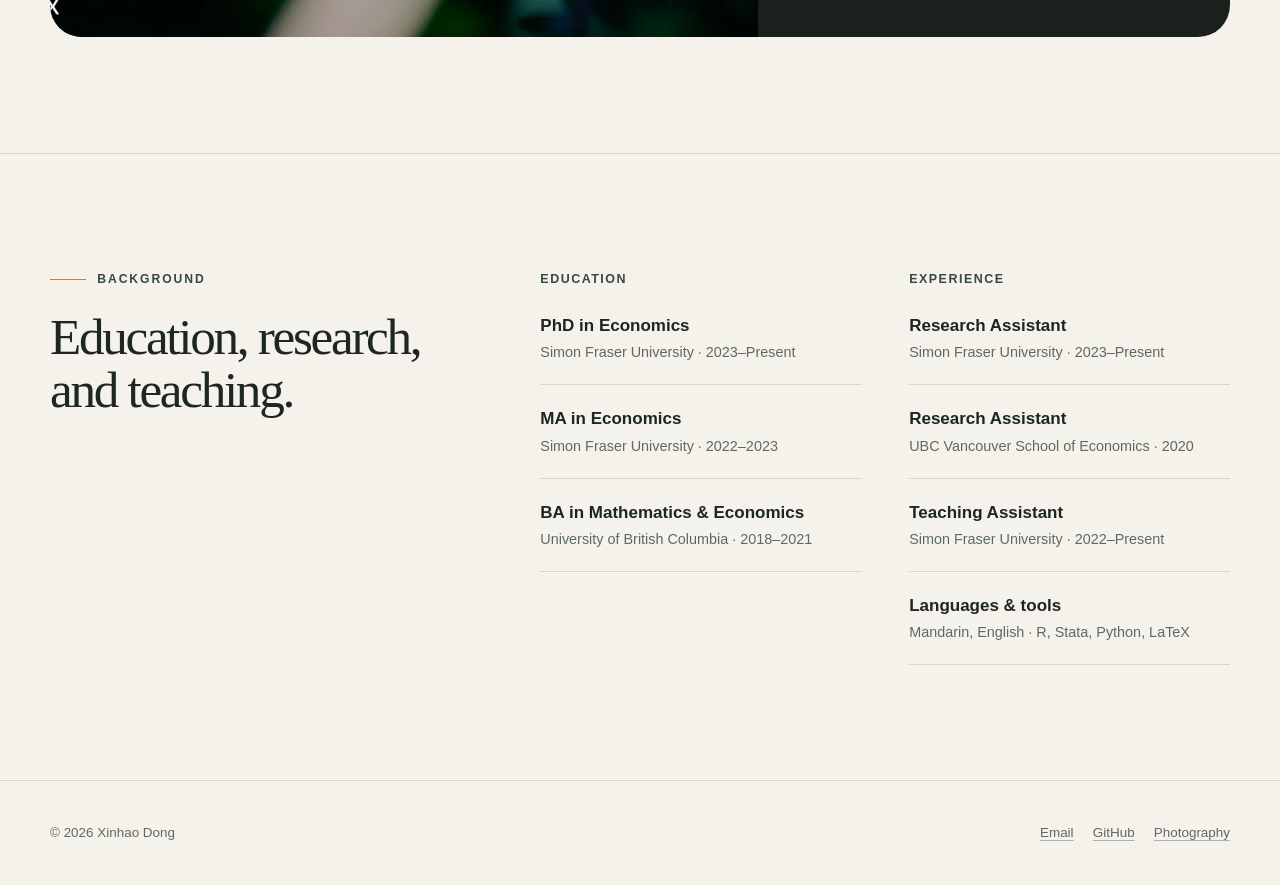
==== commit 4353e456: "Keep the original flower as the homepage photography preview" ====
--- a/index.html
+++ b/index.html
@@ -186,8 +186,8 @@
       <section class="section" aria-labelledby="photography-title">
         <div class="site-shell photo-teaser">
           <picture class="photo-teaser-media">
-            <source type="image/webp" srcset="assets/photos/cambie-autumn/cambie-autumn-640.webp 640w, assets/photos/cambie-autumn/cambie-autumn-1280.webp 1280w, assets/photos/cambie-autumn/cambie-autumn-2400.webp 2400w" sizes="(max-width: 900px) 100vw, 58vw">
-            <img src="assets/photos/cambie-autumn/cambie-autumn-1280.jpg" srcset="assets/photos/cambie-autumn/cambie-autumn-640.jpg 640w, assets/photos/cambie-autumn/cambie-autumn-1280.jpg 1280w, assets/photos/cambie-autumn/cambie-autumn-2400.jpg 2400w" sizes="(max-width: 900px) 100vw, 58vw" width="1280" height="1024" loading="lazy" decoding="async" alt="An orange-red tree beside a sunlit sidewalk framed by deep green foliage on Cambie Street, Vancouver">
+            <source type="image/webp" srcset="assets/photos/blue-bloom/blue-bloom-640.webp 640w, assets/photos/blue-bloom/blue-bloom-1280.webp 1280w, assets/photos/blue-bloom/blue-bloom-2400.webp 2400w" sizes="(max-width: 900px) 100vw, 58vw">
+            <img src="assets/photos/blue-bloom/blue-bloom-1280.jpg" srcset="assets/photos/blue-bloom/blue-bloom-640.jpg 640w, assets/photos/blue-bloom/blue-bloom-1280.jpg 1280w, assets/photos/blue-bloom/blue-bloom-2400.jpg 2400w" sizes="(max-width: 900px) 100vw, 58vw" width="1280" height="853" loading="lazy" decoding="async" alt="A blue flower against a dark green background">
           </picture>
           <div class="photo-teaser-copy">
             <p class="eyebrow">Away from the desk</p>
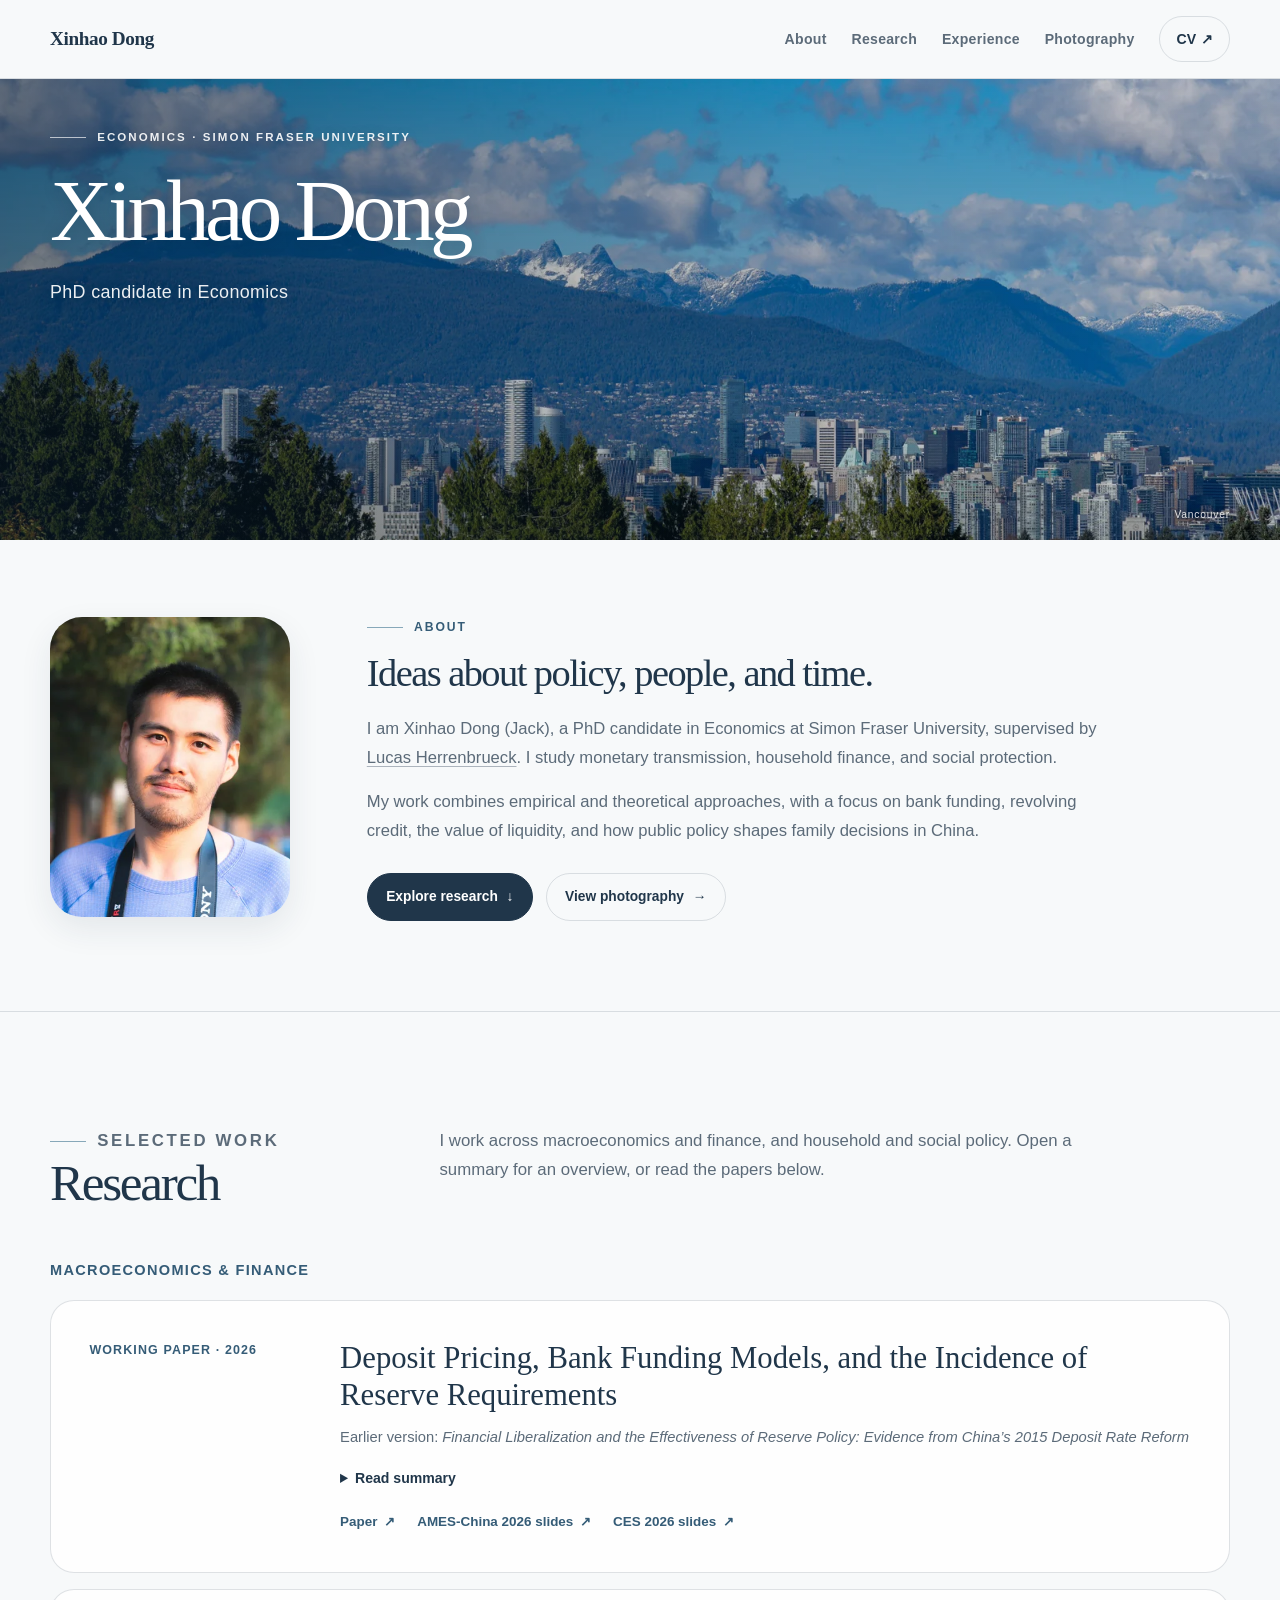
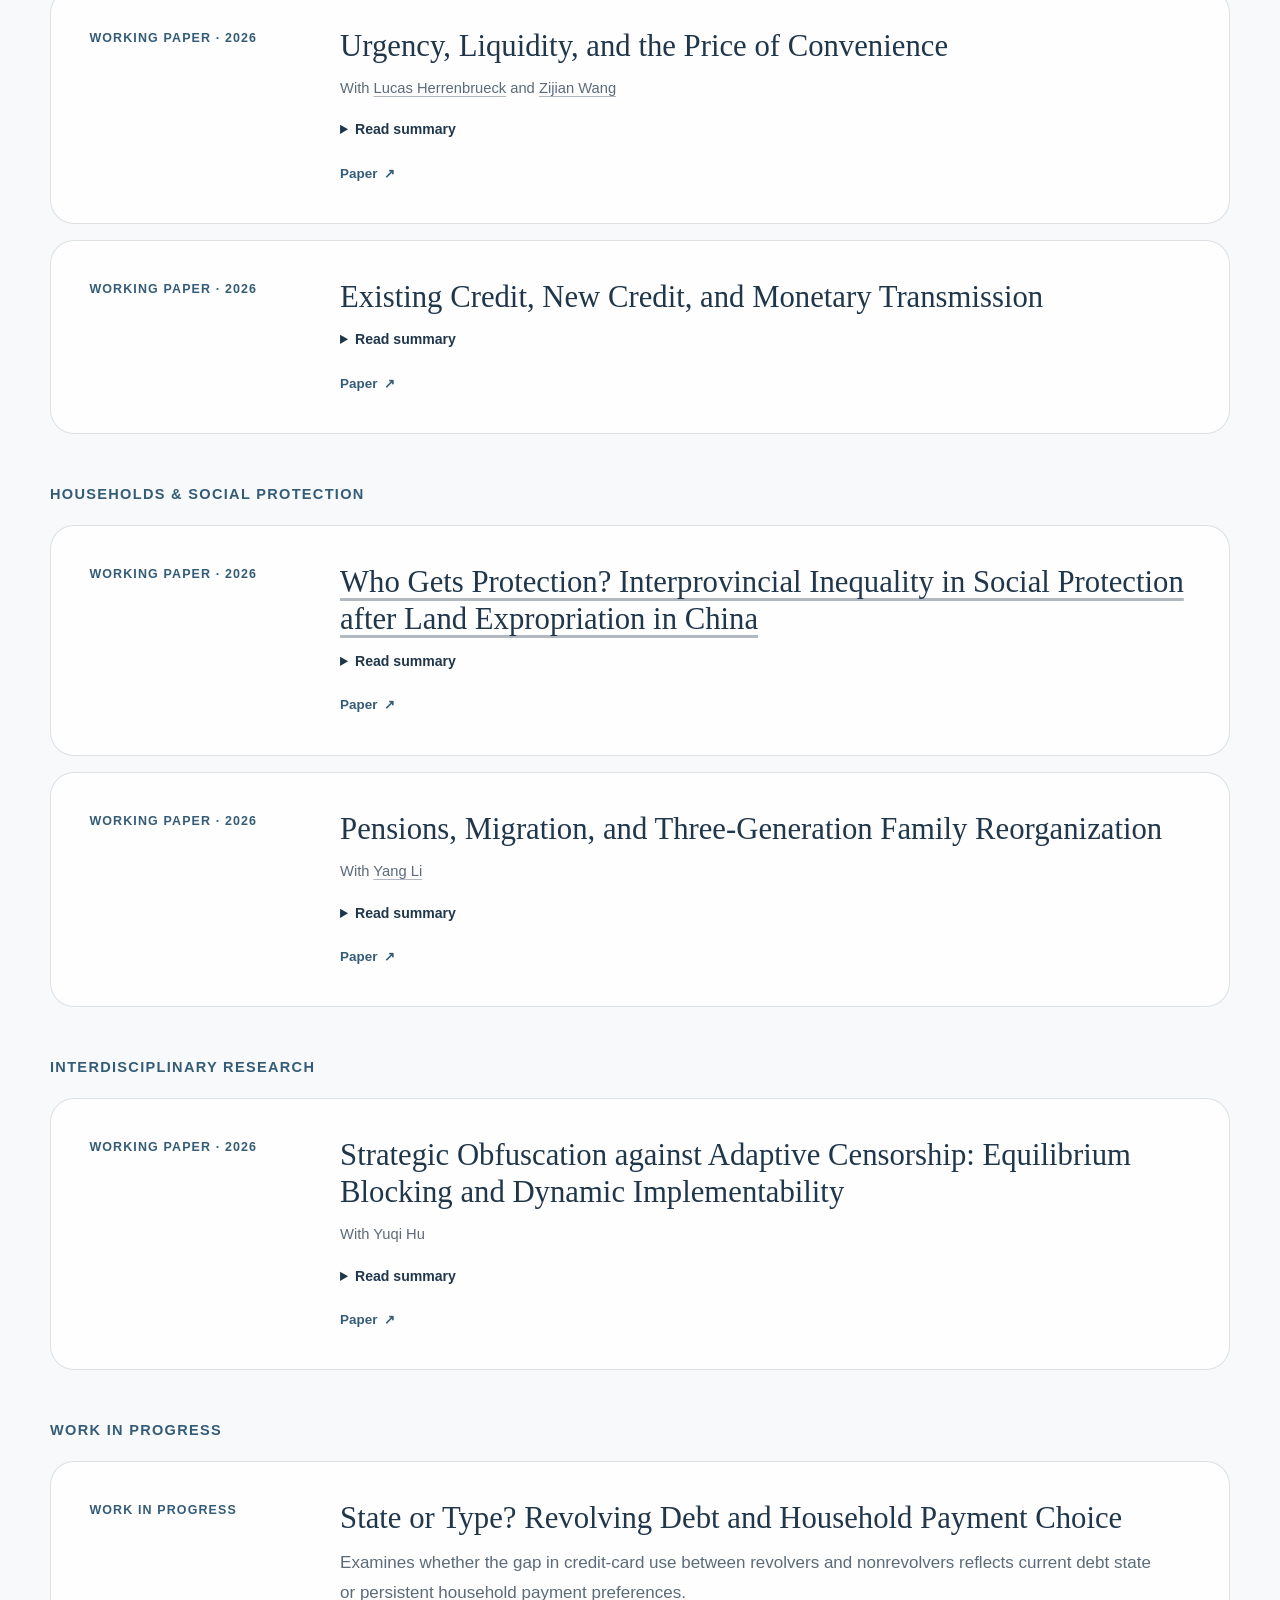
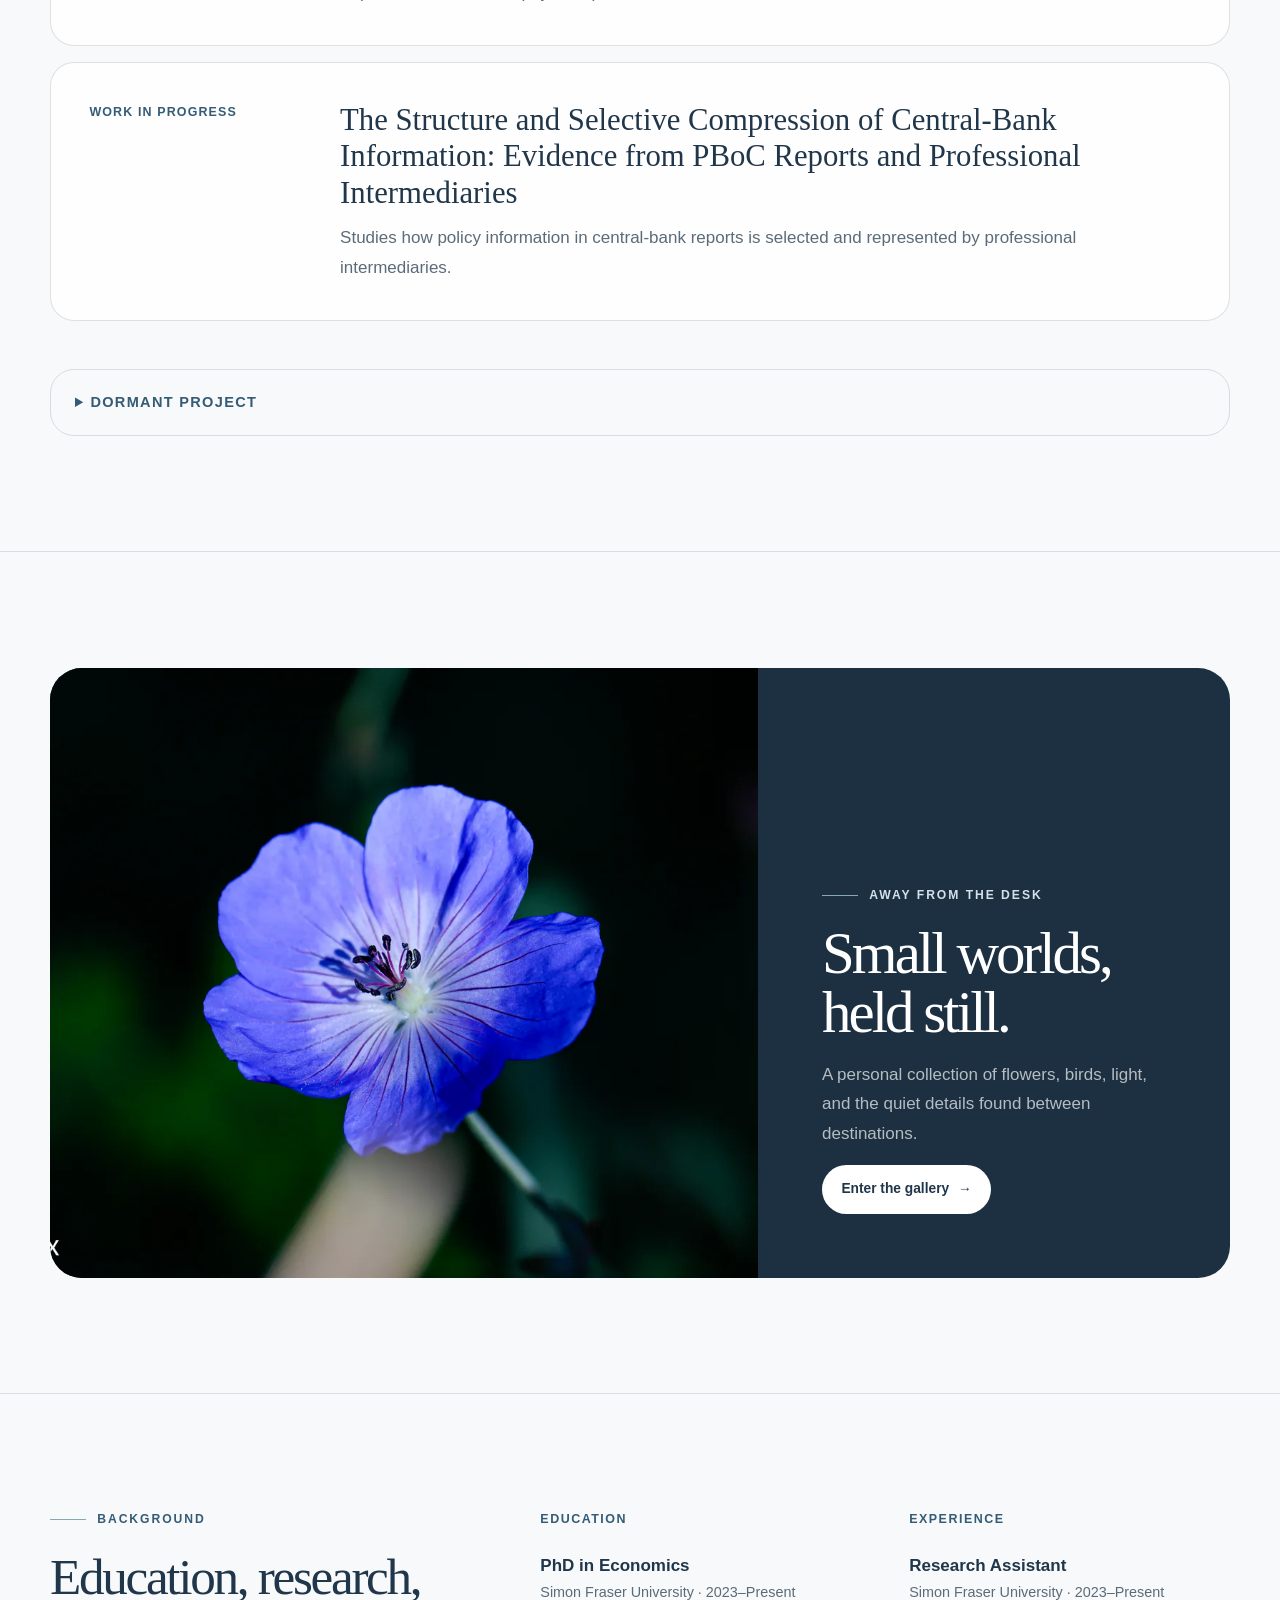
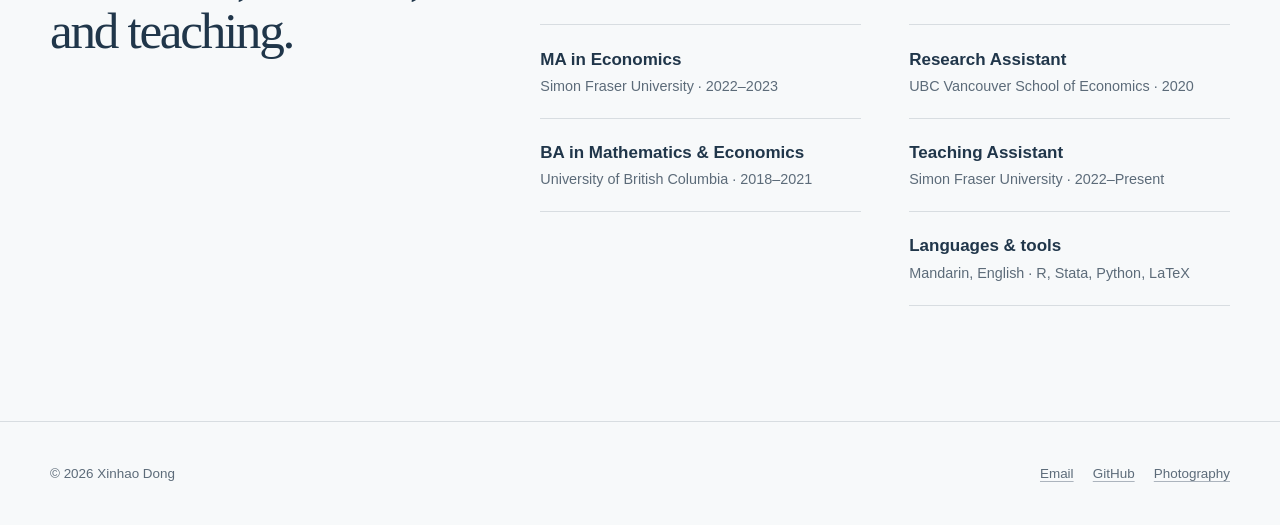
==== commit 12810b29: "Use the Vancouver mountain panorama as the homepage opening" ====
--- a/index.html
+++ b/index.html
@@ -17,9 +17,10 @@
     <meta name="twitter:image" content="https://xinhaodong.github.io/assets/photos/og-photography.jpg">
     <link rel="icon" type="image/png" href="assets/photos/favicon.png">
     <link rel="stylesheet" href="assets/css/site.css">
+    <link rel="stylesheet" href="assets/css/home-mountain.css?v=20261103-1">
     <script src="assets/js/site.js" defer></script>
   </head>
-  <body id="top">
+  <body class="home-page" id="top">
     <a class="skip-link" href="#main">Skip to content</a>
 
     <header class="site-header">
@@ -37,33 +38,32 @@
     </header>
 
     <main id="main">
-      <section class="site-shell hero" aria-labelledby="hero-title">
-        <div>
-          <p class="eyebrow">Economist · Photographer</p>
-          <h1 id="hero-title">Ideas about policy, <em>people</em>, and time.</h1>
-          <p class="hero-intro">I am Xinhao Dong (Jack), a PhD candidate in Economics at Simon Fraser University. I study monetary transmission, household finance, and social protection—and photograph the small details that reward a closer look.</p>
+      <section class="mountain-hero" aria-labelledby="hero-title">
+        <picture class="mountain-hero-image">
+          <source type="image/webp" srcset="assets/photos/vancouver-mountains/vancouver-mountains-800.webp?v=clean 800w, assets/photos/vancouver-mountains/vancouver-mountains-1600.webp?v=clean 1600w, assets/photos/vancouver-mountains/vancouver-mountains-2400.webp?v=clean 2400w, assets/photos/vancouver-mountains/vancouver-mountains-3200.webp?v=clean 3200w" sizes="100vw">
+          <img src="assets/photos/vancouver-mountains/vancouver-mountains-1600.jpg?v=clean" srcset="assets/photos/vancouver-mountains/vancouver-mountains-800.jpg?v=clean 800w, assets/photos/vancouver-mountains/vancouver-mountains-1600.jpg?v=clean 1600w, assets/photos/vancouver-mountains/vancouver-mountains-2400.jpg?v=clean 2400w, assets/photos/vancouver-mountains/vancouver-mountains-3200.jpg?v=clean 3200w" sizes="100vw" width="1600" height="800" alt="Vancouver’s skyline beneath forested mountains, snow-covered peaks, and drifting clouds" fetchpriority="high" decoding="async">
+        </picture>
+        <div class="site-shell mountain-hero-content">
+          <p class="eyebrow">Economics · Simon Fraser University</p>
+          <h1 id="hero-title">Xinhao Dong</h1>
+          <p class="mountain-hero-subtitle">PhD candidate in Economics</p>
+        </div>
+        <p class="mountain-credit">Vancouver</p>
+      </section>
+
+      <section class="site-shell home-intro" id="about" aria-labelledby="intro-title">
+        <picture class="profile-photo">
+          <source type="image/webp" srcset="assets/photos/portrait/portrait-480.webp 480w, assets/photos/portrait/portrait-720.webp 720w" sizes="(max-width: 700px) 96px, 240px">
+          <img src="assets/photos/portrait/portrait-480.jpg" srcset="assets/photos/portrait/portrait-480.jpg 480w, assets/photos/portrait/portrait-720.jpg 720w" sizes="(max-width: 700px) 96px, 240px" width="480" height="480" alt="Portrait of Xinhao Dong" decoding="async">
+        </picture>
+        <div class="home-intro-copy">
+          <p class="eyebrow">About</p>
+          <h2 id="intro-title">Ideas about policy, people, and time.</h2>
+          <p>I am Xinhao Dong (Jack), a PhD candidate in Economics at Simon Fraser University, supervised by <a href="https://herrenbrueck.weebly.com/" target="_blank" rel="noopener">Lucas Herrenbrueck</a>. I study monetary transmission, household finance, and social protection.</p>
+          <p>My work combines empirical and theoretical approaches, with a focus on bank funding, revolving credit, the value of liquidity, and how public policy shapes family decisions in China.</p>
           <div class="hero-actions">
             <a class="button" href="#research">Explore research <span aria-hidden="true">↓</span></a>
             <a class="button secondary" href="photography/">View photography <span aria-hidden="true">→</span></a>
-          </div>
-        </div>
-        <div class="portrait-wrap">
-          <picture class="portrait">
-            <source type="image/webp" srcset="assets/photos/portrait/portrait-480.webp 480w, assets/photos/portrait/portrait-720.webp 720w" sizes="(max-width: 700px) 86vw, 410px">
-            <img src="assets/photos/portrait/portrait-720.jpg" srcset="assets/photos/portrait/portrait-480.jpg 480w, assets/photos/portrait/portrait-720.jpg 720w" sizes="(max-width: 700px) 86vw, 410px" width="720" height="720" alt="Portrait of Xinhao Dong" fetchpriority="high">
-          </picture>
-        </div>
-      </section>
-
-      <section class="section" id="about">
-        <div class="site-shell section-heading">
-          <div>
-            <p class="eyebrow">About</p>
-            <h2>Research shaped by real institutions.</h2>
-          </div>
-          <div>
-            <p>I am supervised by <strong>Lucas Herrenbrueck</strong>. My work combines empirical and theoretical approaches to <strong>monetary economics</strong>, <strong>household finance</strong>, and <strong>social policy</strong>, with a focus on the institutions that shape financial and family decisions.</p>
-            <p>My research examines bank funding and reserve requirements, revolving credit, and the value of liquidity. I also study how public policy shapes social protection and family decisions, especially in China.</p>
           </div>
         </div>
       </section>
--- a/assets/css/site.css
+++ b/assets/css/site.css
@@ -646,39 +646,72 @@
   font-size: 1.06rem;
 }
 
+.collection-nav {
+  display: flex;
+  flex-wrap: wrap;
+  gap: 0.65rem 1.6rem;
+  margin-top: 1.5rem;
+  font-size: 0.86rem;
+}
+
+.collection-nav a {
+  padding-block: 0.35rem;
+  border-bottom: 1px solid var(--line);
+}
+
+.collection-nav span {
+  margin-left: 0.35rem;
+  color: var(--muted);
+}
+
+.photo-chapter {
+  padding-block: clamp(2.5rem, 5vw, 4.5rem) clamp(4rem, 8vw, 7rem);
+  border-top: 1px solid var(--line);
+  scroll-margin-top: 100px;
+}
+
+.photo-chapter-heading {
+  display: grid;
+  grid-template-columns: 1fr 1fr;
+  align-items: end;
+  gap: 2rem;
+  margin-bottom: clamp(2rem, 4vw, 3.5rem);
+}
+
+.photo-chapter-heading .eyebrow {
+  margin-bottom: 0.75rem;
+}
+
+.photo-chapter-heading h3 {
+  margin: 0;
+  font-family: Georgia, "Times New Roman", serif;
+  font-size: clamp(2.25rem, 4vw, 3.6rem);
+  font-weight: 400;
+  letter-spacing: -0.045em;
+  line-height: 1.05;
+}
+
+.photo-chapter-heading > p {
+  max-width: 29rem;
+  margin: 0;
+  color: var(--muted);
+}
+
+/* Theme order is also the reading and lightbox order; photographs keep their full frame. */
+.gallery,
+.gallery-stack {
+  display: grid;
+  gap: clamp(2rem, 4vw, 3.5rem) clamp(1.2rem, 2.5vw, 2.5rem);
+  align-items: start;
+}
+
 .gallery {
-  display: grid;
-  grid-template-columns: repeat(12, 1fr);
-  gap: clamp(1.2rem, 2.5vw, 2.5rem);
-  padding-bottom: clamp(5rem, 10vw, 10rem);
+  grid-template-columns: repeat(2, minmax(0, 1fr));
 }
 
 .gallery-item {
-  grid-column: span 6;
-  margin: 0;
-}
-
-.gallery-item--portrait {
-  grid-column: span 5;
-}
-
-/* Equal columns for paired vertical photographs; mobile uses the block gallery. */
-.gallery-item--paired-portrait {
-  grid-column: span 6;
-}
-
-.gallery-item--narrow {
-  grid-column: span 5;
-}
-
-.gallery-item--wide {
-  grid-column: span 7;
-  margin-top: clamp(4rem, 10vw, 9rem);
-}
-
-.gallery-item--centered {
-  grid-column: 4 / span 6;
-  margin-top: clamp(2rem, 6vw, 6rem);
+  min-width: 0;
+  margin: 0;
 }
 
 .gallery-open {
@@ -738,9 +771,9 @@
 
 .gallery-item figcaption {
   display: grid;
-  grid-template-columns: minmax(0, 1fr) auto;
+  grid-template-columns: 1fr;
   align-items: baseline;
-  gap: 1rem;
+  gap: 0.25rem;
   padding-top: 0.72rem;
   color: var(--muted);
   font-size: 0.82rem;
@@ -762,17 +795,6 @@
 }
 
 .caption-location {
-  max-width: 18rem;
-  text-align: right;
-}
-
-.gallery-item--portrait figcaption {
-  grid-template-columns: 1fr;
-  gap: 0.25rem;
-}
-
-.gallery-item--portrait .caption-location {
-  max-width: none;
   text-align: left;
 }
 
@@ -996,26 +1018,15 @@
     border-radius: 3px 24px 3px 3px;
   }
 
-  .gallery {
-    display: block;
-  }
-
-  .gallery-item,
-  .gallery-item--portrait,
-  .gallery-item--narrow,
-  .gallery-item--wide,
-  .gallery-item--centered {
-    margin: 0 0 2.5rem;
-  }
-
-  .gallery-item figcaption {
+  .photo-chapter-heading {
     grid-template-columns: 1fr;
-    gap: 0.25rem;
-  }
-
-  .caption-location {
-    max-width: none;
-    text-align: left;
+    gap: 1rem;
+  }
+
+  .gallery,
+  .gallery-stack {
+    grid-template-columns: 1fr;
+    gap: 2.5rem;
   }
 
   .gallery-open::after {
--- a/assets/css/home-mountain.css
+++ b/assets/css/home-mountain.css
@@ -0,0 +1,273 @@
+/* Homepage: a cool palette drawn from the mountain photograph. */
+.home-page {
+  --paper: #f7f9fa;
+  --paper-bright: #ffffff;
+  --ink: #20364a;
+  --muted: #5c6b79;
+  --sage: #54768e;
+  --sage-dark: #355c77;
+  --gold: #87a8b9;
+  --line: rgba(32, 54, 74, 0.14);
+  --shadow: 0 20px 60px rgba(27, 49, 68, 0.12);
+}
+
+.home-page::before {
+  display: none;
+}
+
+.home-page a {
+  text-decoration-color: rgba(32, 54, 74, 0.35);
+}
+
+.home-page :focus-visible {
+  outline-color: #648fa9;
+}
+
+.home-page .site-header {
+  border-bottom-color: var(--line);
+  background: rgba(247, 249, 250, 0.95);
+}
+
+.mountain-hero {
+  position: relative;
+  height: clamp(440px, 36vw, 560px);
+  overflow: hidden;
+  background: #325b77;
+  color: #fff;
+}
+
+.mountain-hero-image,
+.mountain-hero-image img,
+.mountain-hero::after {
+  position: absolute;
+  inset: 0;
+  width: 100%;
+  height: 100%;
+}
+
+.mountain-hero-image img {
+  object-fit: cover;
+  object-position: 50% 55%;
+}
+
+.mountain-hero::after {
+  content: "";
+  background:
+    linear-gradient(90deg, rgba(9, 29, 47, 0.48), rgba(9, 29, 47, 0.12) 63%, rgba(9, 29, 47, 0.04)),
+    linear-gradient(0deg, rgba(8, 26, 42, 0.2), transparent 35%);
+  pointer-events: none;
+}
+
+.mountain-hero-content {
+  position: relative;
+  z-index: 1;
+  display: flex;
+  height: 100%;
+  flex-direction: column;
+  justify-content: flex-start;
+  padding-block: clamp(3rem, 3.8vw, 4.5rem) 3rem;
+  text-shadow: 0 2px 18px rgba(5, 24, 42, 0.2);
+}
+
+.mountain-hero-content .eyebrow {
+  color: rgba(255, 255, 255, 0.9);
+  font-size: 0.72rem;
+  letter-spacing: 0.18em;
+}
+
+.mountain-hero-content .eyebrow::before {
+  background: rgba(255, 255, 255, 0.65);
+}
+
+.mountain-hero h1 {
+  margin: 0;
+  font-family: Georgia, "Times New Roman", serif;
+  font-size: clamp(4.4rem, 6.8vw, 6.5rem);
+  font-weight: 400;
+  letter-spacing: -0.055em;
+  line-height: 1.02;
+}
+
+.mountain-hero-subtitle {
+  margin: 1.3rem 0 0;
+  color: rgba(255, 255, 255, 0.92);
+  font-size: clamp(1rem, 1.4vw, 1.18rem);
+  letter-spacing: 0.02em;
+}
+
+.mountain-credit {
+  position: absolute;
+  z-index: 1;
+  right: max(24px, calc((100vw - 1180px) / 2));
+  bottom: 1rem;
+  margin: 0;
+  color: rgba(255, 255, 255, 0.85);
+  font-size: 0.64rem;
+  letter-spacing: 0.08em;
+  text-shadow: 0 1px 8px rgba(0, 0, 0, 0.7);
+}
+
+.home-intro {
+  display: grid;
+  grid-template-columns: 240px minmax(0, 1fr);
+  align-items: start;
+  gap: clamp(3rem, 6vw, 5.5rem);
+  padding-block: clamp(4rem, 6vw, 5.5rem) clamp(4.5rem, 7vw, 6rem);
+  scroll-margin-top: 100px;
+}
+
+.profile-photo {
+  display: block;
+  overflow: hidden;
+  aspect-ratio: 4 / 5;
+  border-radius: 32px;
+  box-shadow: 0 12px 32px rgba(32, 54, 74, 0.09);
+}
+
+.profile-photo img {
+  width: 100%;
+  height: 100%;
+  object-fit: cover;
+  object-position: 50% 34%;
+}
+
+.home-intro-copy .eyebrow {
+  margin-bottom: 0.9rem;
+}
+
+.home-intro h2 {
+  max-width: 28ch;
+  margin: 0 0 1.25rem;
+  color: var(--ink);
+  font-family: Georgia, "Times New Roman", serif;
+  font-size: clamp(2rem, 3vw, 2.8rem);
+  font-weight: 400;
+  letter-spacing: -0.04em;
+  line-height: 1.12;
+}
+
+.home-intro-copy > p:not(.eyebrow) {
+  max-width: 740px;
+  margin: 0 0 1rem;
+  color: var(--muted);
+  font-size: 1.04rem;
+}
+
+.home-intro .hero-actions {
+  margin-top: 1.7rem;
+}
+
+.home-page .research-card {
+  background: rgba(255, 255, 255, 0.8);
+}
+
+.home-page .photo-teaser {
+  background: #1c3041;
+}
+
+.home-page .photo-teaser-copy .eyebrow {
+  color: #d3e1e9;
+}
+
+@media (max-width: 900px) {
+  .home-intro {
+    grid-template-columns: 190px minmax(0, 1fr);
+    gap: 2.5rem;
+  }
+
+  .profile-photo {
+    margin-top: 0.3rem;
+  }
+}
+
+@media (max-width: 700px) {
+  .home-page .site-nav {
+    background: rgba(247, 249, 250, 0.98);
+  }
+
+  .mountain-hero {
+    height: 320px;
+  }
+
+  .mountain-hero-image img {
+    object-position: 52% 60%;
+  }
+
+  .mountain-hero::after {
+    background: linear-gradient(90deg, rgba(9, 29, 47, 0.46), rgba(9, 29, 47, 0.16)),
+      linear-gradient(0deg, rgba(8, 26, 42, 0.18), transparent 35%);
+  }
+
+  .mountain-hero-content {
+    padding-block: 2rem;
+  }
+
+  .mountain-hero-content .eyebrow {
+    gap: 0.5rem;
+    font-size: 0.58rem;
+    letter-spacing: 0.12em;
+  }
+
+  .mountain-hero-content .eyebrow::before {
+    width: 24px;
+  }
+
+  .mountain-hero h1 {
+    font-size: clamp(3.2rem, 14vw, 4.2rem);
+  }
+
+  .mountain-hero-subtitle {
+    margin-top: 1rem;
+    font-size: 0.88rem;
+  }
+
+  .mountain-credit {
+    right: 18px;
+    bottom: 0.8rem;
+    font-size: 0.55rem;
+    letter-spacing: 0.04em;
+  }
+
+  .home-intro {
+    grid-template-columns: 96px minmax(0, 1fr);
+    column-gap: 22px;
+    row-gap: 1.35rem;
+    padding-block: 3rem 3.5rem;
+  }
+
+  .profile-photo {
+    grid-row: 1 / span 2;
+    margin-top: 0;
+    border-radius: 20px;
+  }
+
+  .home-intro-copy {
+    display: contents;
+  }
+
+  .home-intro-copy .eyebrow {
+    align-self: end;
+    margin: 0;
+  }
+
+  .home-intro h2 {
+    align-self: start;
+    margin: 0;
+    font-size: 1.55rem;
+    line-height: 1.12;
+  }
+
+  .home-intro-copy > p:not(.eyebrow),
+  .home-intro .hero-actions {
+    grid-column: 1 / -1;
+    margin: 0;
+  }
+
+  .home-intro-copy > p:not(.eyebrow) {
+    font-size: 1rem;
+  }
+
+  .home-intro .hero-actions {
+    margin-top: 0.35rem;
+  }
+}
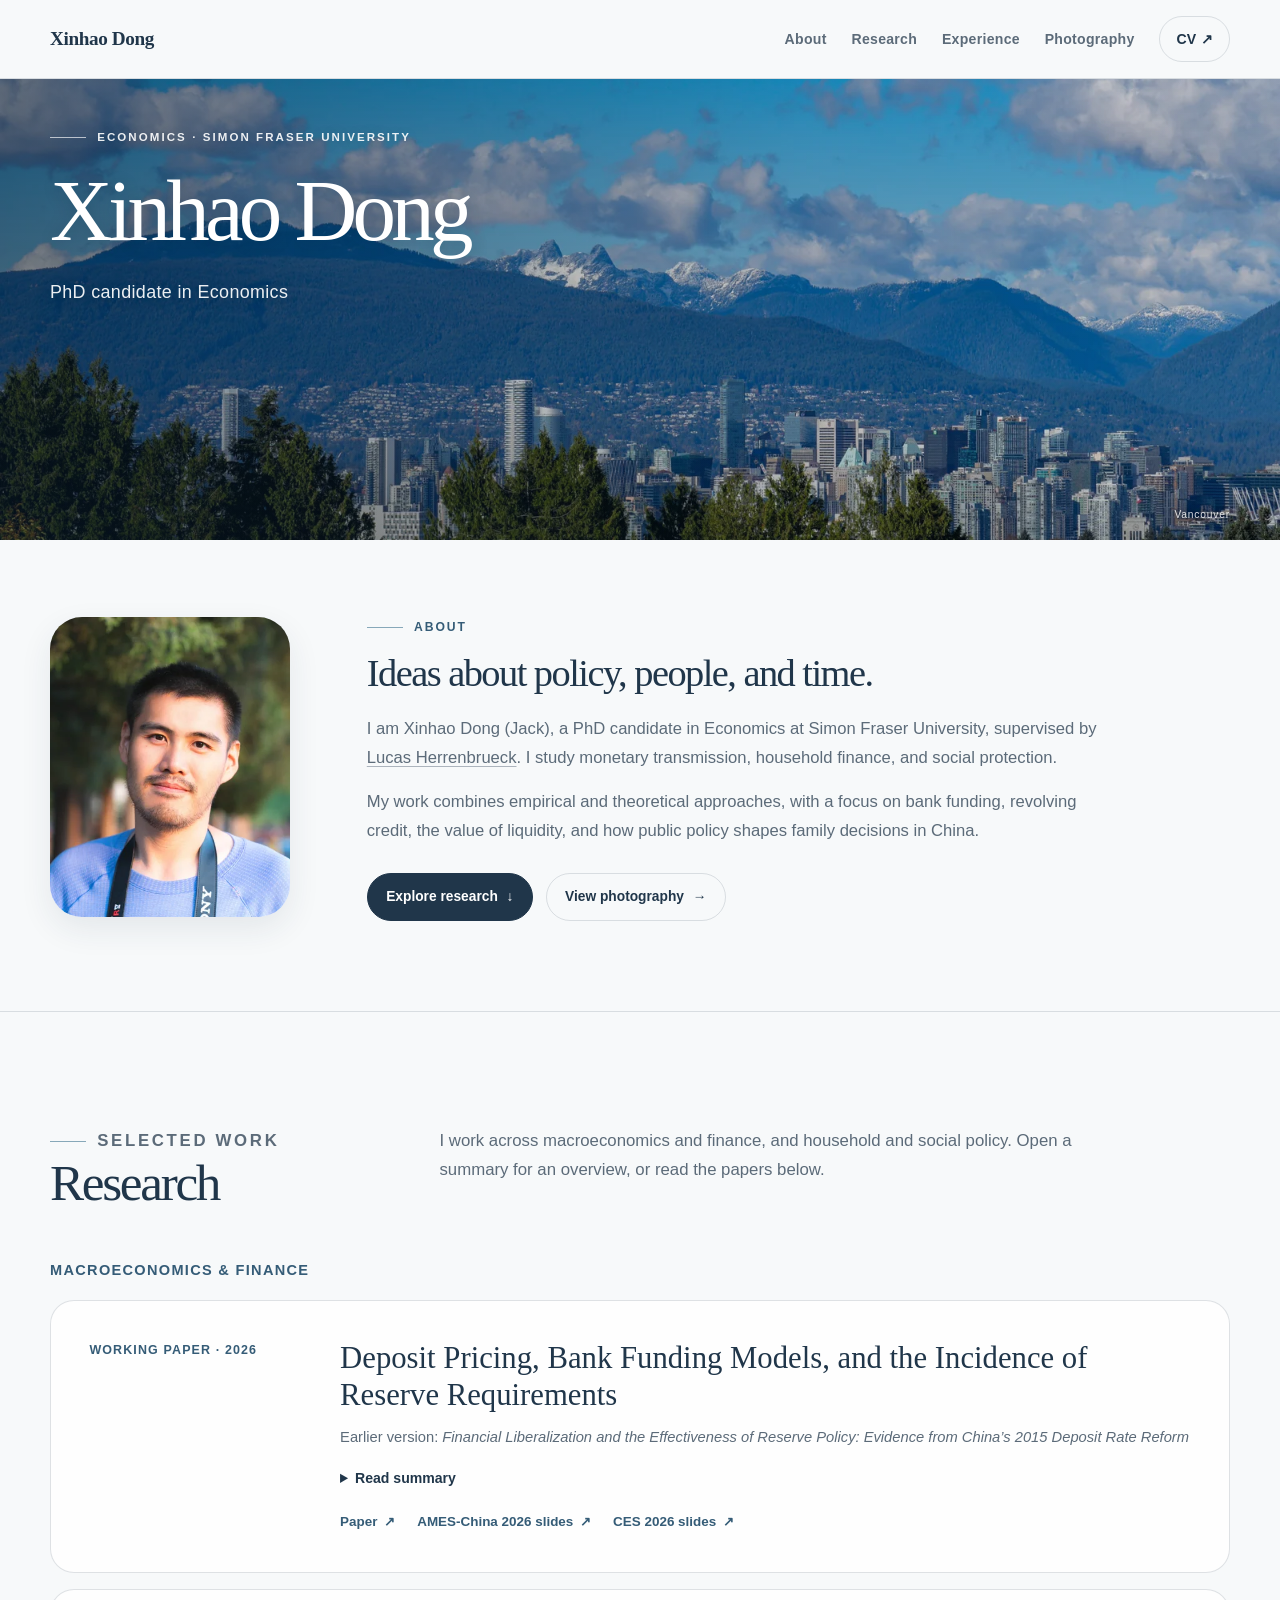
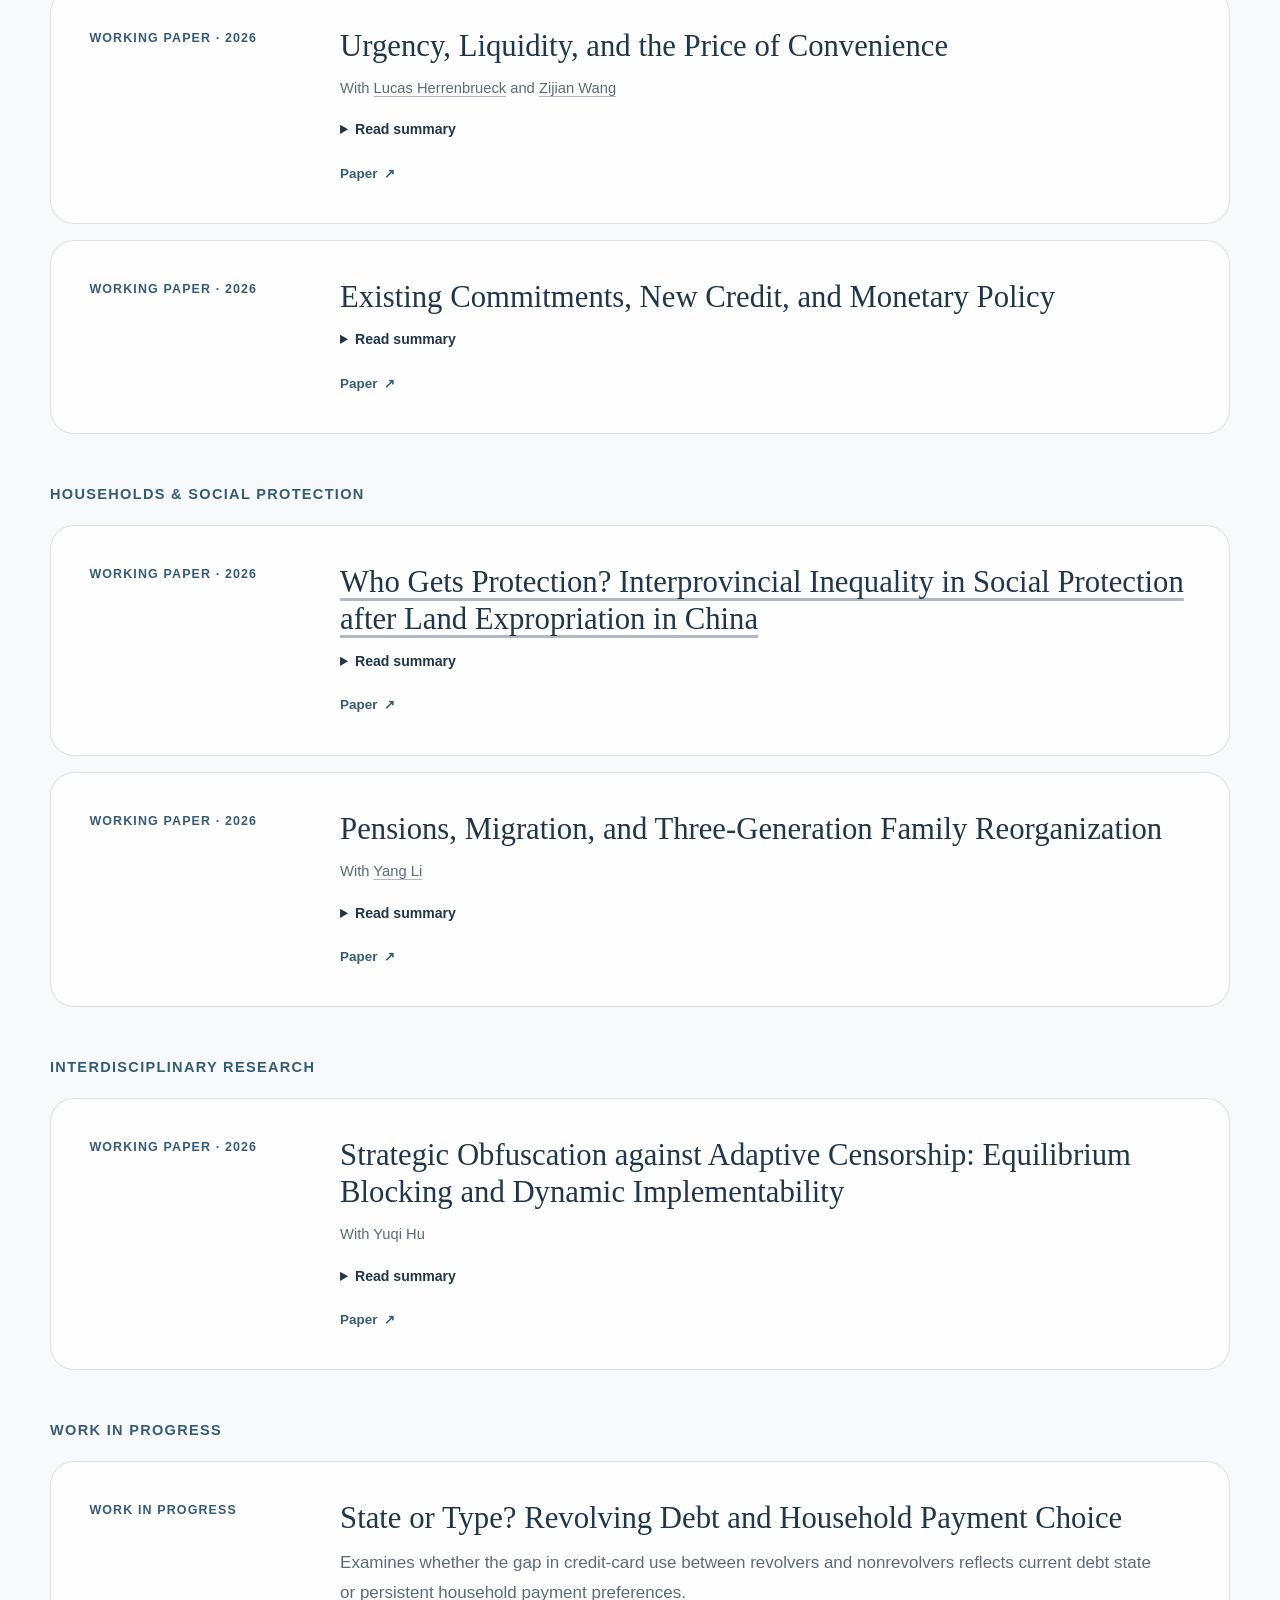
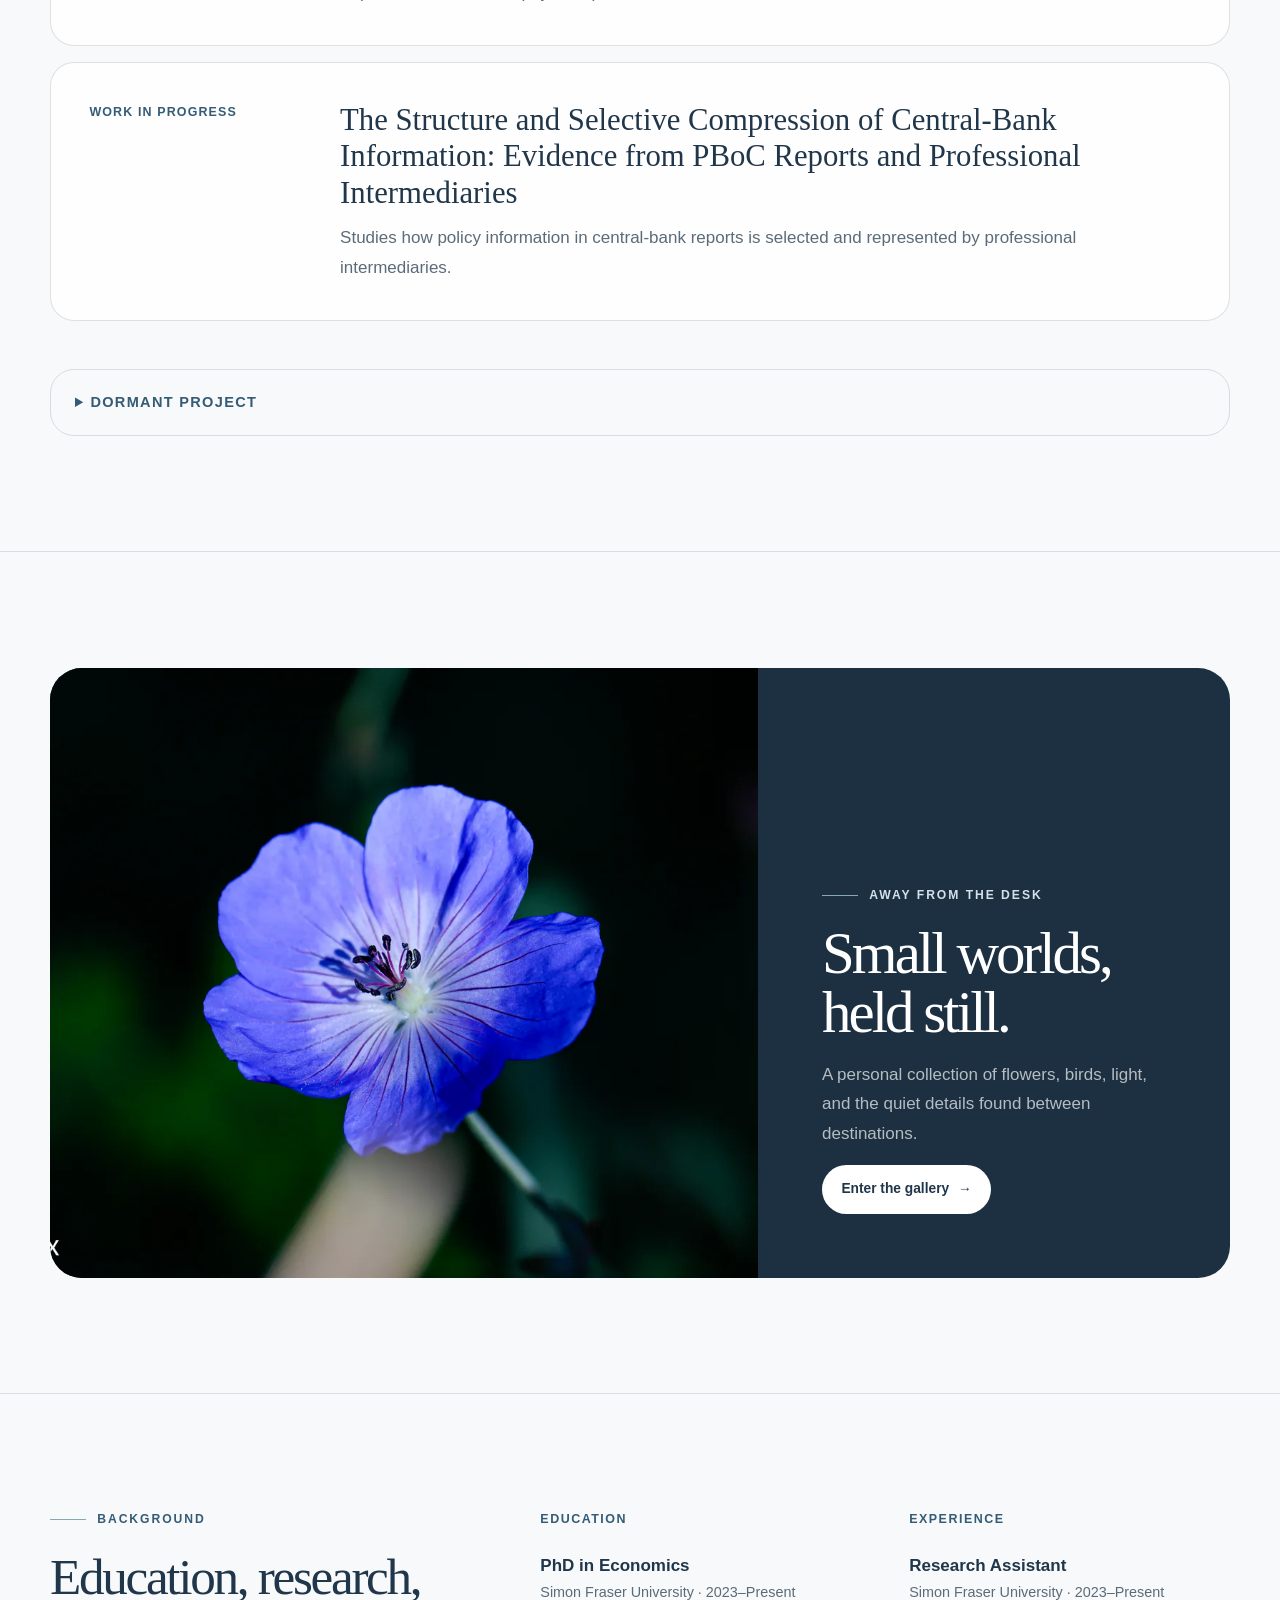
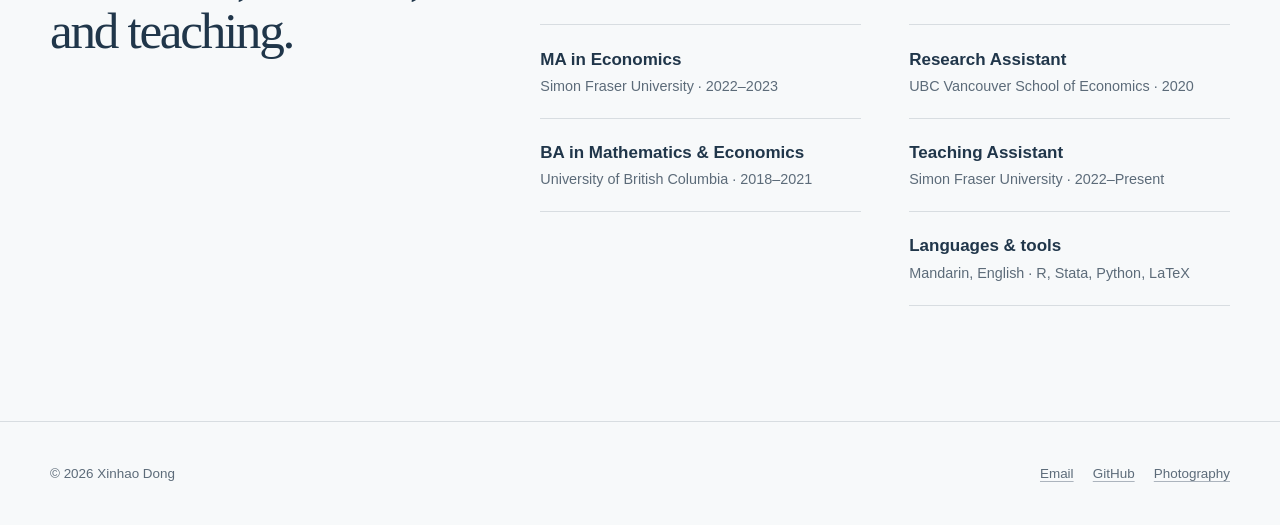
==== commit 97ece1ef: "Update credit-card working paper, homepage and CV" ====
--- a/index.html
+++ b/index.html
@@ -109,9 +109,9 @@
             <article class="research-card">
               <div class="research-meta">Working paper · 2026</div>
               <div>
-                <h4>Existing Credit, New Credit, and Monetary Transmission</h4>
-                <details class="abstract"><summary>Read summary</summary>
-                  <p>Monetary tightening reprices credit-card borrowing and weakens initial limits on new accounts, but leaves previously authorized lines broadly intact across the limit distribution, line cuts, account exit, and line increases. Households draw more heavily on those lines as utilization and delinquency rise. A short-run accounting exercise bounds the contribution of withdrawing existing credit to the modeled spending response.</p>
+                <h4>Existing Commitments, New Credit, and Monetary Policy</h4>
+                <details class="abstract"><summary>Read summary</summary>
+                  <p>Credit-card lines are commitments authorized before households use them. In U.S. large-bank data, monetary tightening lowers initial limits on new accounts relative to limits on open accounts, while total commitments and the number of open accounts do not decline. New authorizations are a small share of committed credit, so this margin changes the stock slowly. A household financing framework shows why removing credit at origination can reduce spending more than withdrawing the same amount from existing lines.</p>
                 </details>
                 <div class="paper-actions"><a class="paper-link" href="assets/papers/existing-credit-new-credit-monetary-transmission.pdf" target="_blank" rel="noopener">Paper</a></div>
               </div>
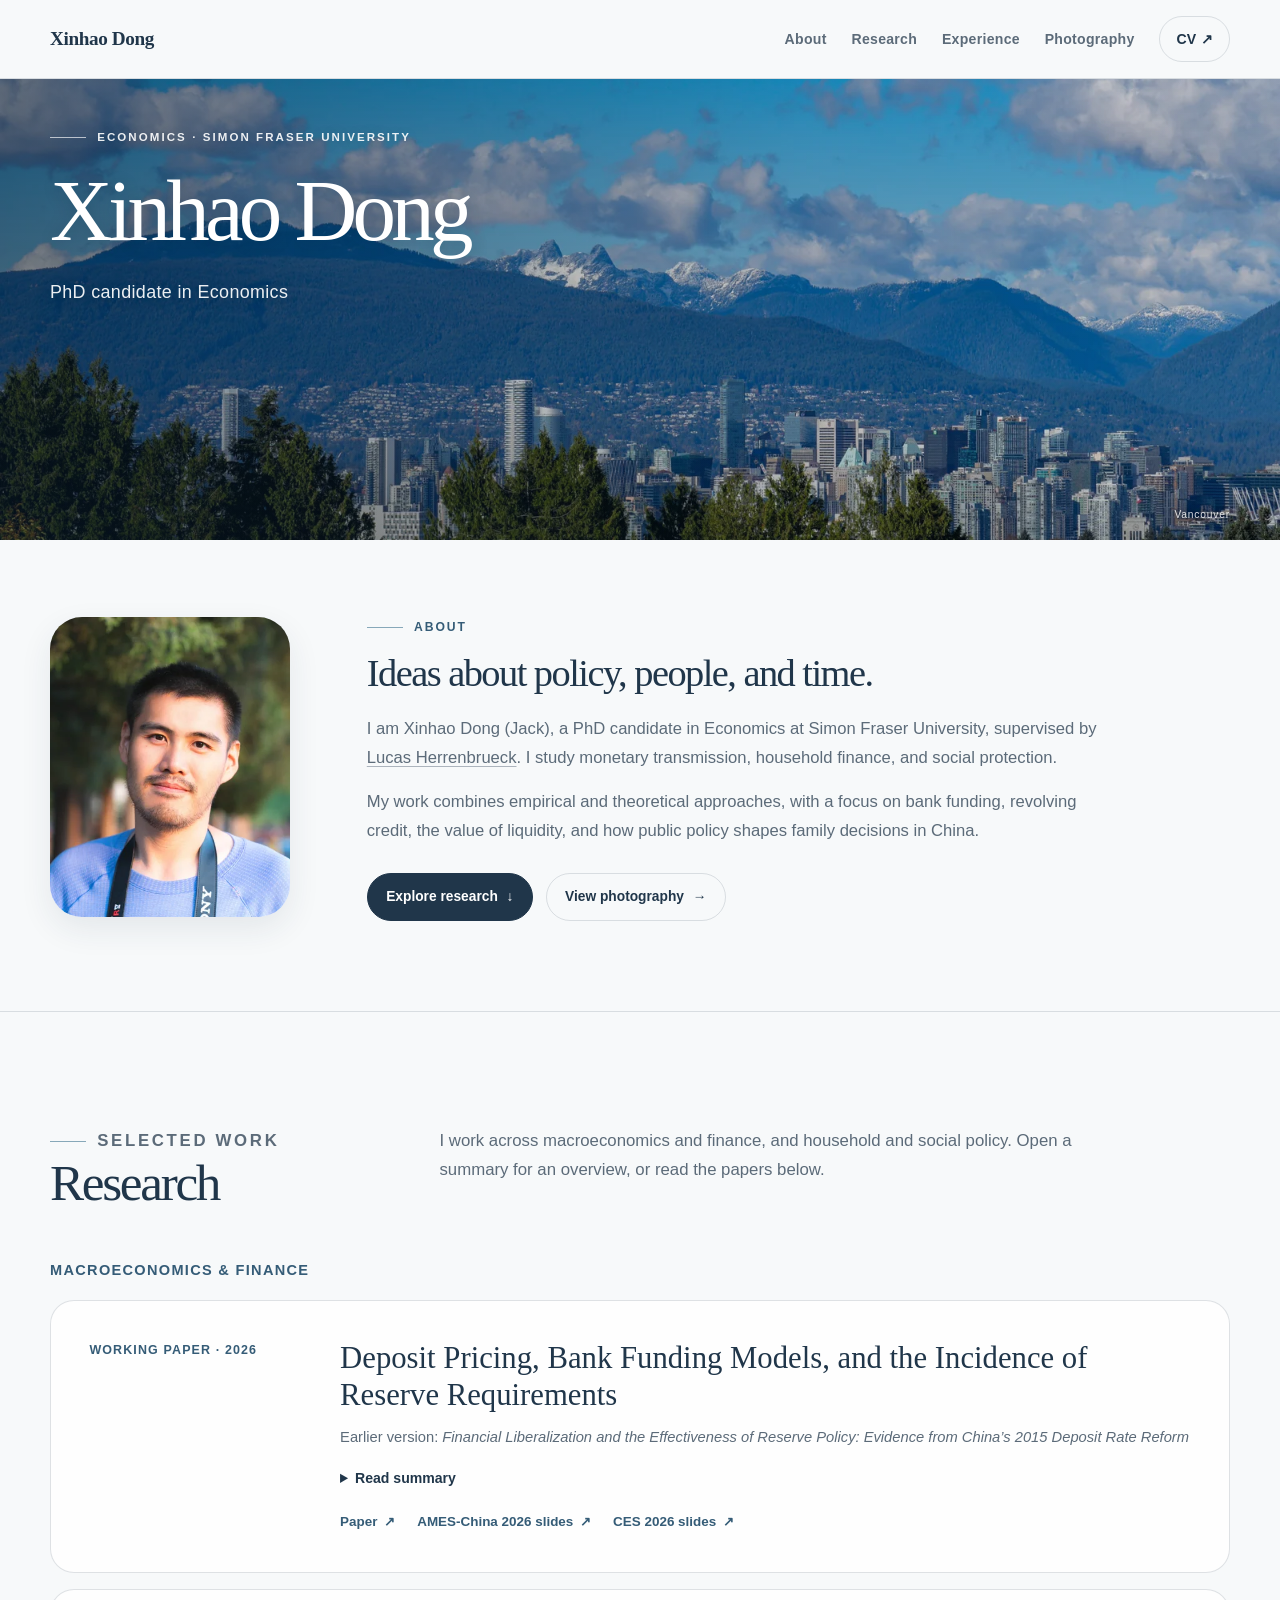
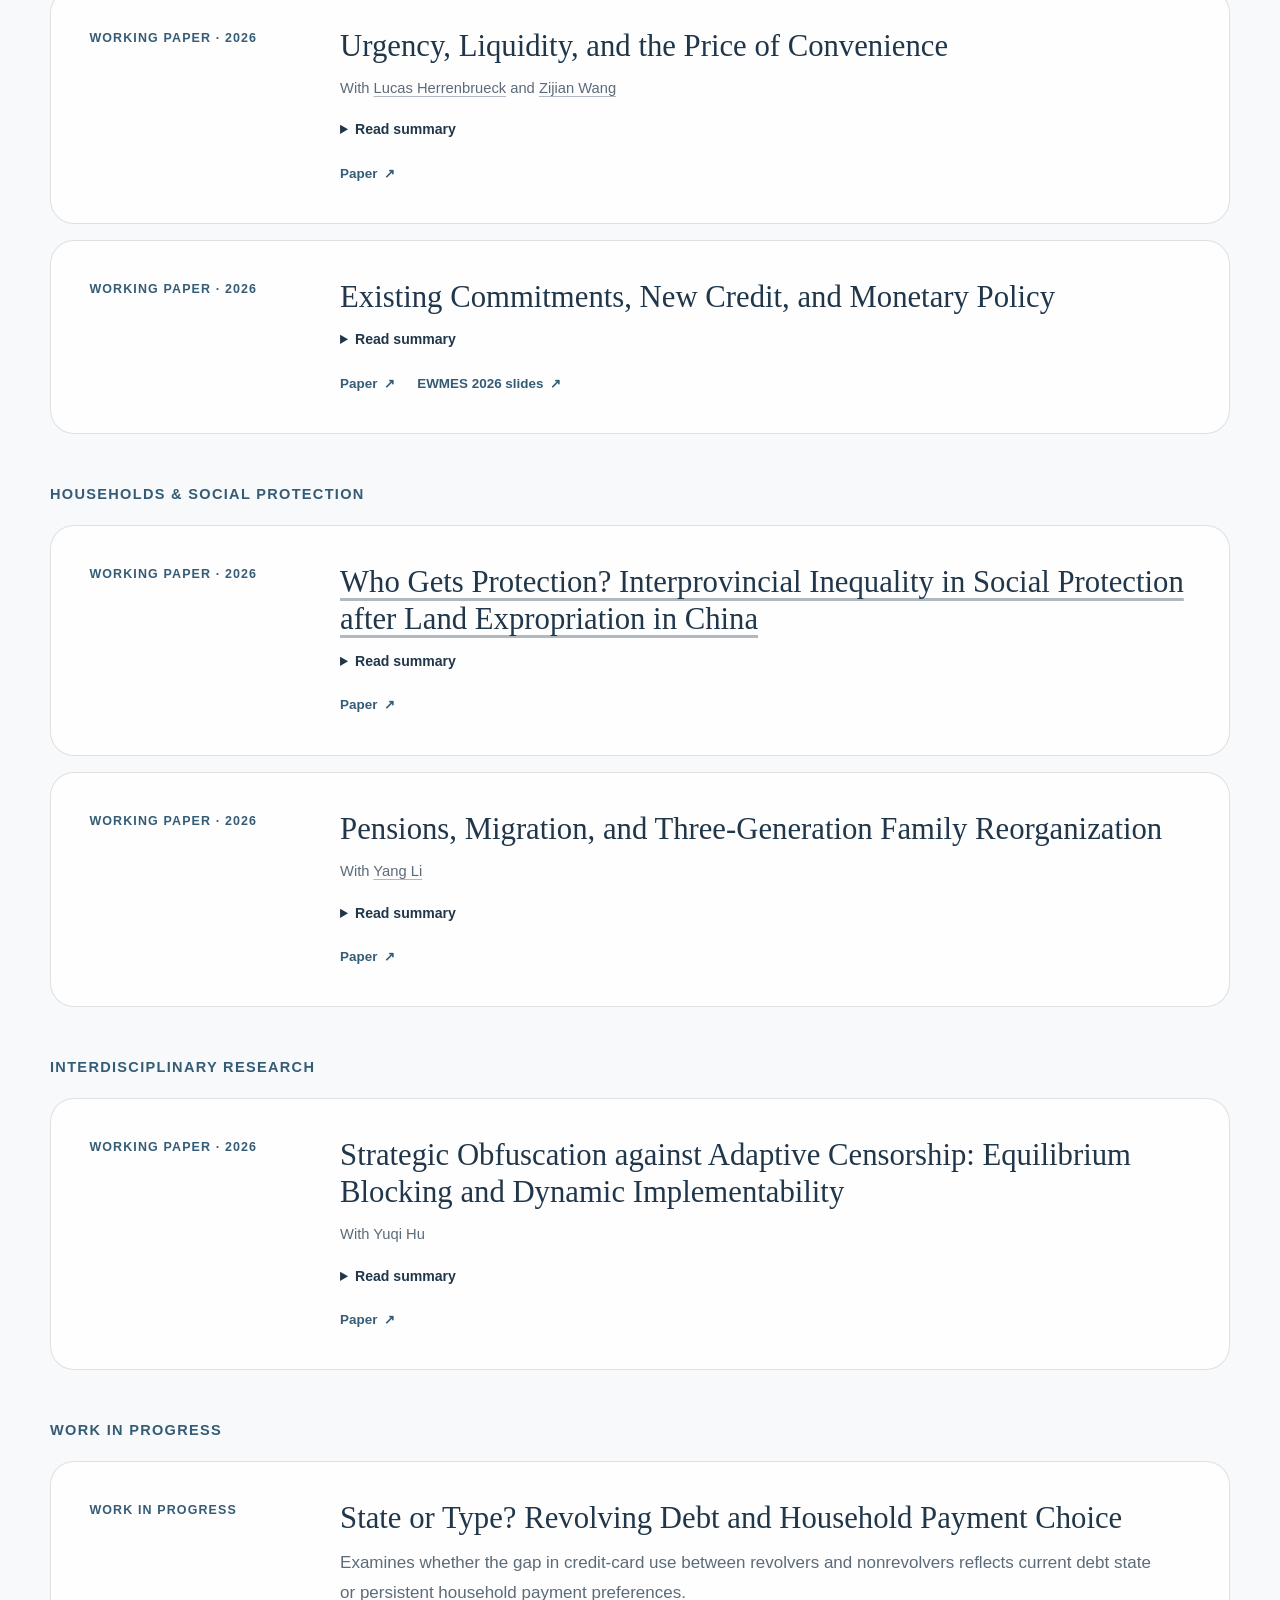
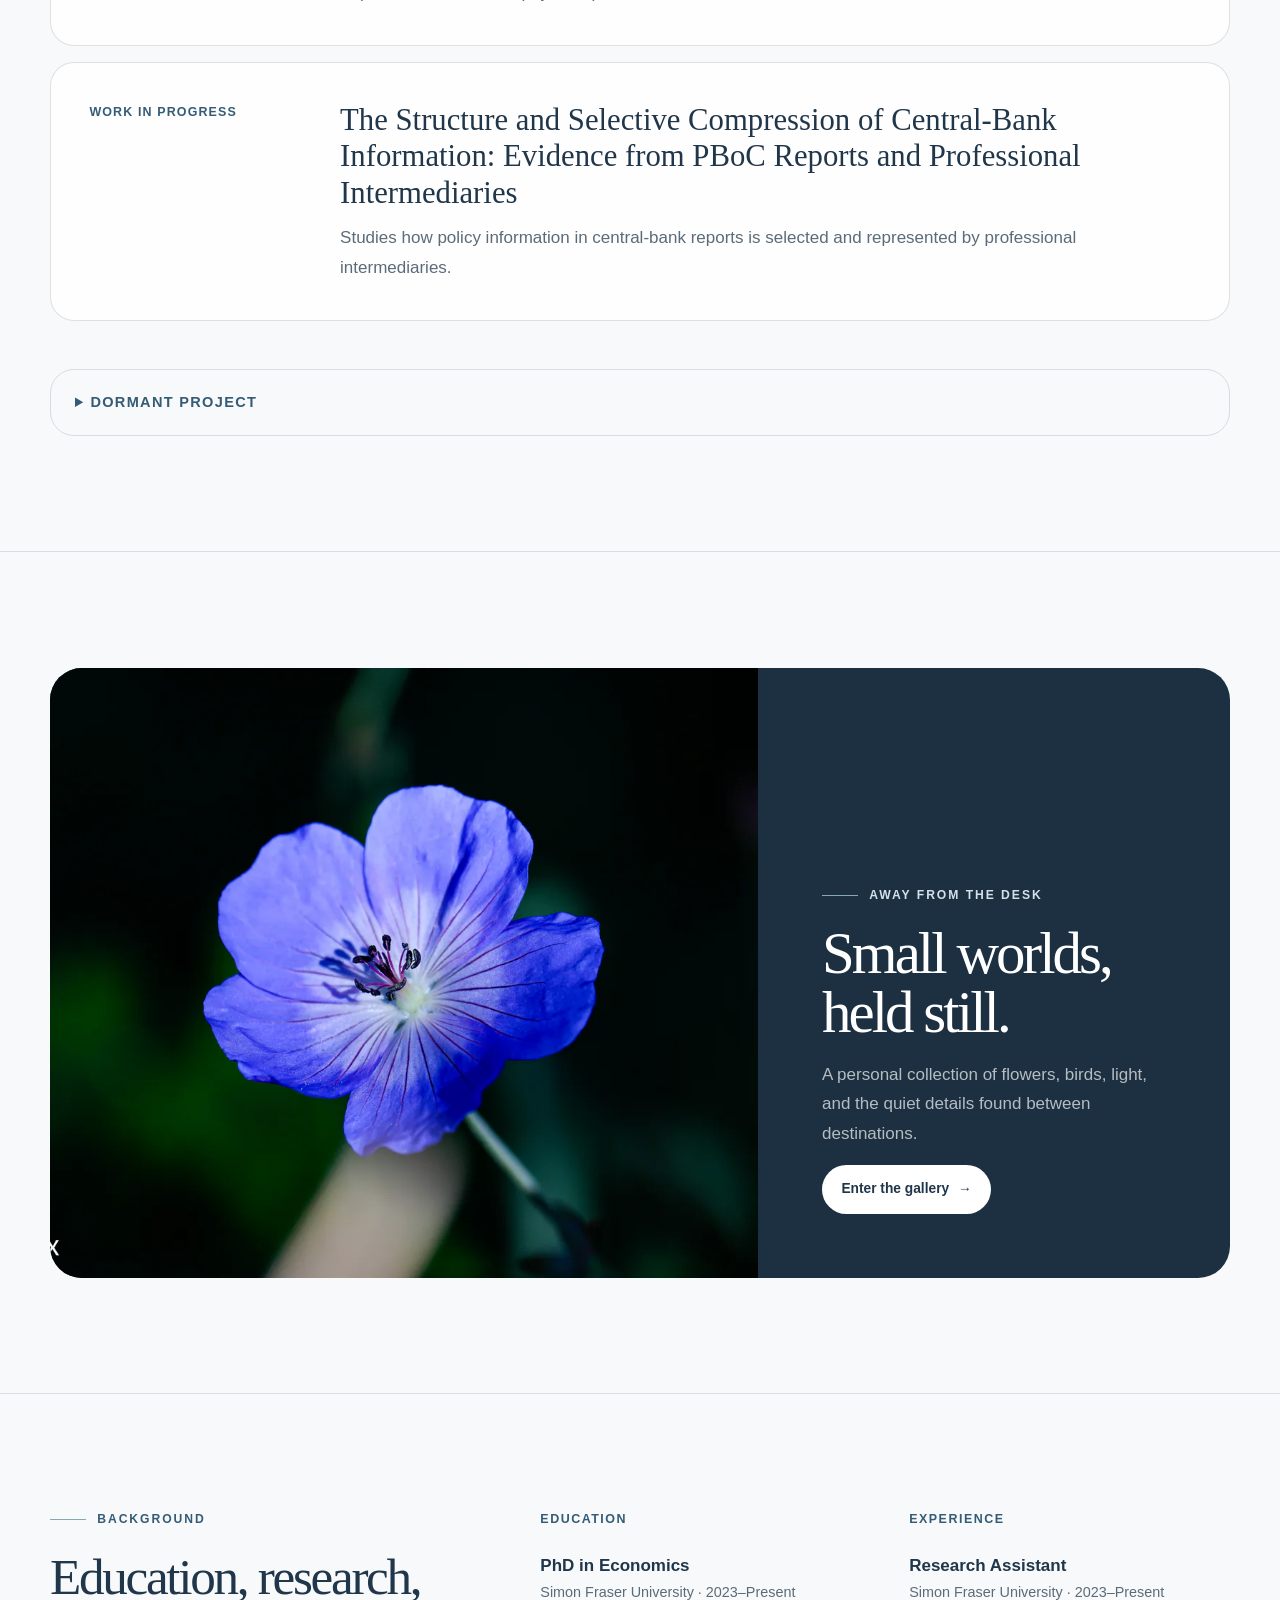
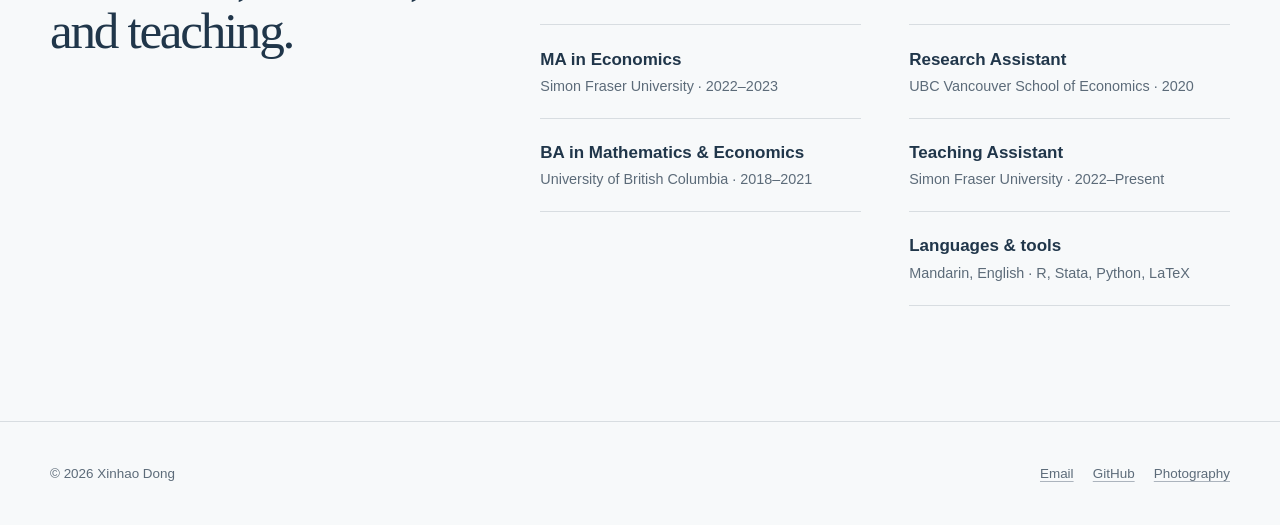
==== commit 0a21a538: "Add EWMES 2026 slides for Existing Commitments" ====
--- a/index.html
+++ b/index.html
@@ -103,7 +103,7 @@
                 <details class="abstract"><summary>Read summary</summary>
                   <p>We distinguish the urgency of spending needs from the liquidity services of assets using Treasury bills, commercial paper, and AAA corporate bonds. Our headline estimate puts the annual price of convenience at 5.5%, far above conventional spread measures; only about 23% of it is attributable to urgency.</p>
                 </details>
-                <div class="paper-actions"><a class="paper-link" href="assets/papers/urgency-liquidity-price-of-convenience.pdf" target="_blank" rel="noopener">Paper</a></div>
+                <div class="paper-actions"><a class="paper-link" href="https://www.sfu.ca/~lherrenb/files/dhw2026urgency.pdf" target="_blank" rel="noopener">Paper</a></div>
               </div>
             </article>
             <article class="research-card">
@@ -113,7 +113,10 @@
                 <details class="abstract"><summary>Read summary</summary>
                   <p>Credit-card lines are commitments authorized before households use them. In U.S. large-bank data, monetary tightening lowers initial limits on new accounts relative to limits on open accounts, while total commitments and the number of open accounts do not decline. New authorizations are a small share of committed credit, so this margin changes the stock slowly. A household financing framework shows why removing credit at origination can reduce spending more than withdrawing the same amount from existing lines.</p>
                 </details>
-                <div class="paper-actions"><a class="paper-link" href="assets/papers/existing-credit-new-credit-monetary-transmission.pdf" target="_blank" rel="noopener">Paper</a></div>
+                <div class="paper-actions">
+                  <a class="paper-link" href="assets/papers/existing-credit-new-credit-monetary-transmission.pdf" target="_blank" rel="noopener">Paper</a>
+                  <a class="paper-link" href="assets/slides/existing-commitments-ewmes-2026.pdf" target="_blank" rel="noopener">EWMES 2026 slides</a>
+                </div>
               </div>
             </article>
           </div>
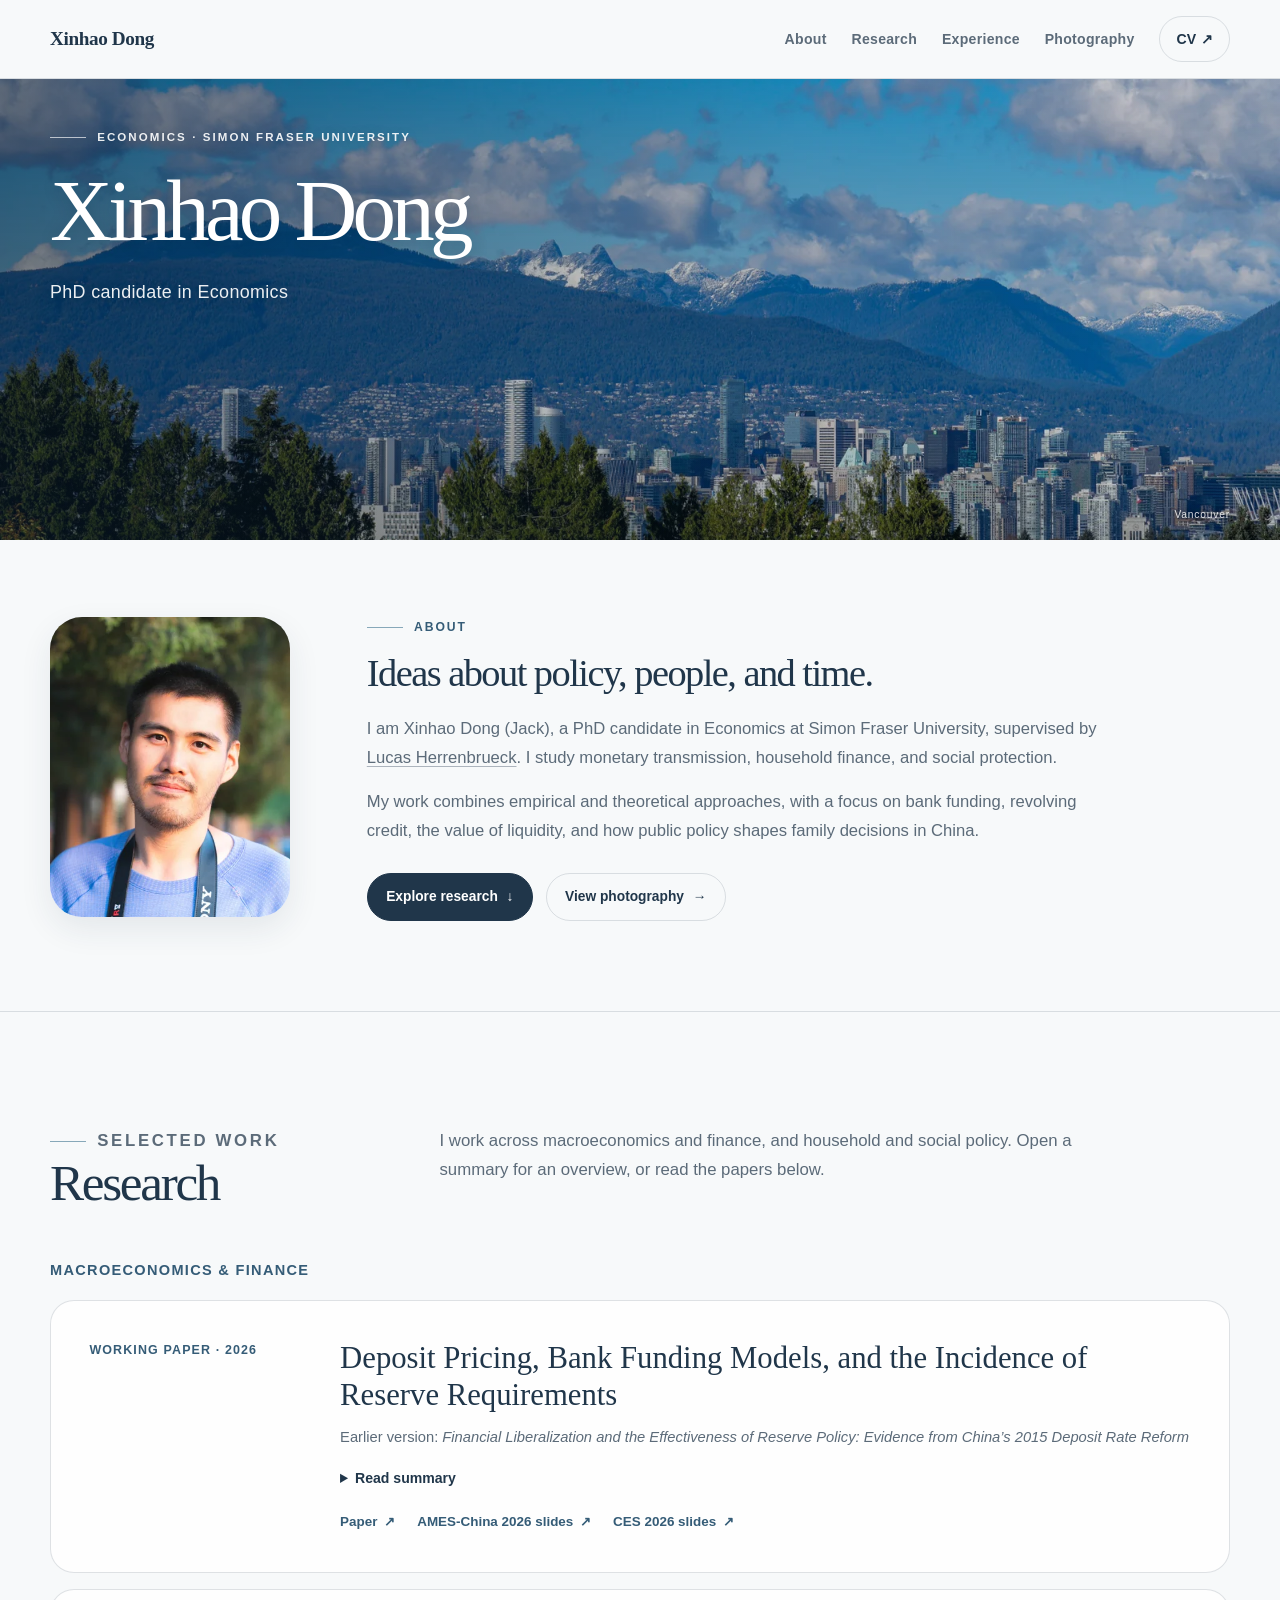
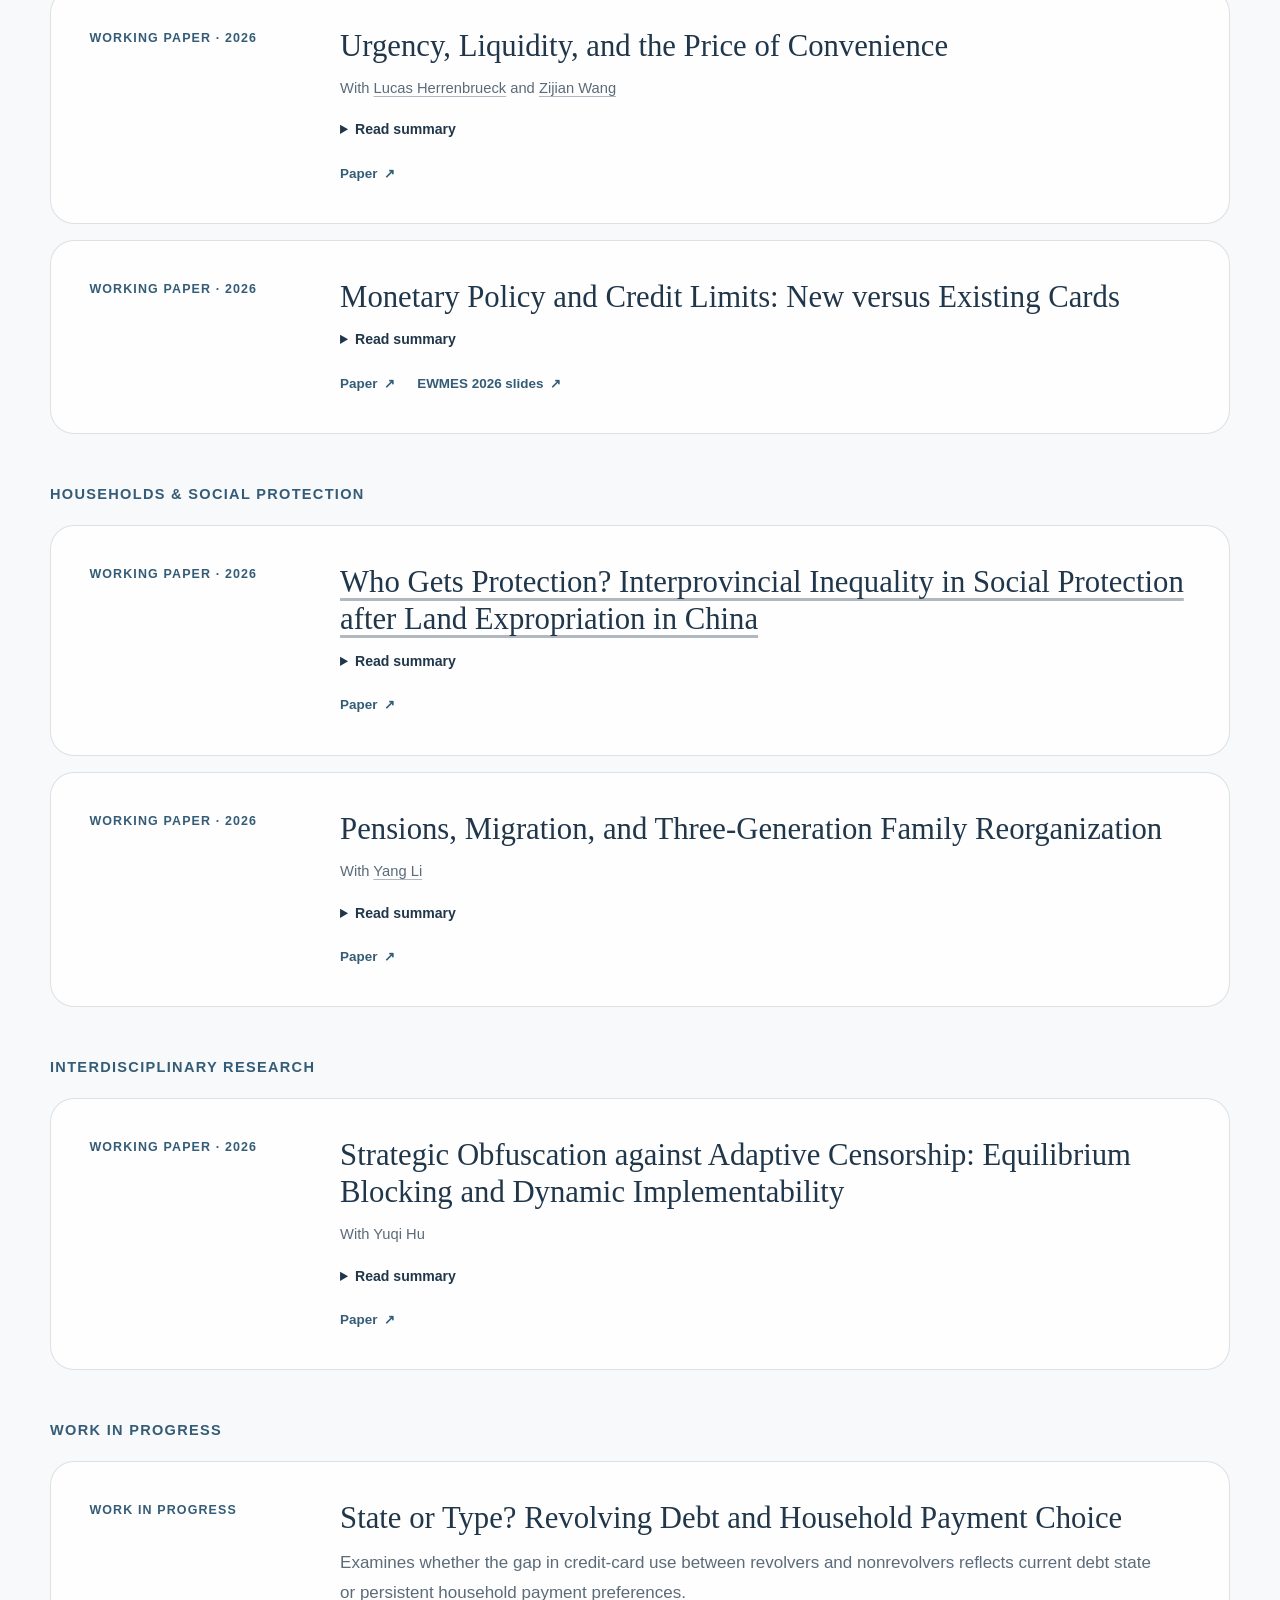
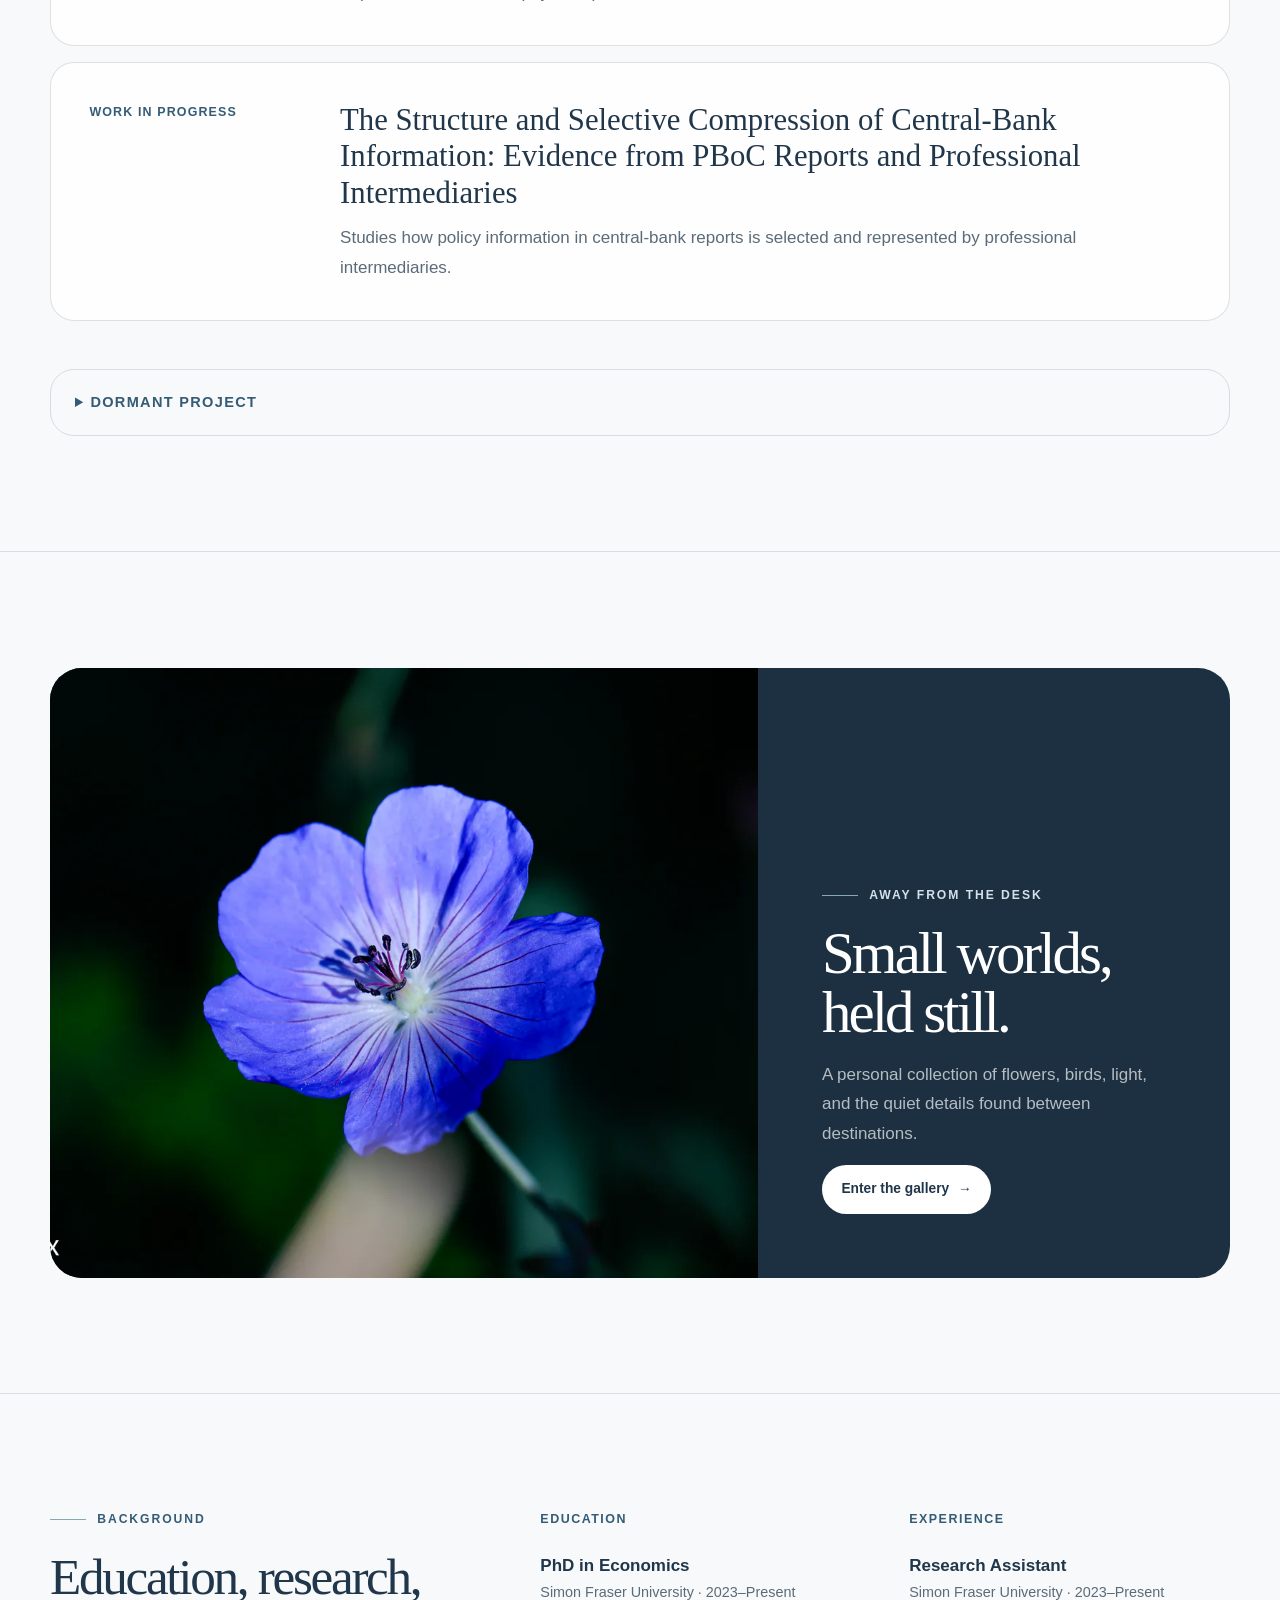
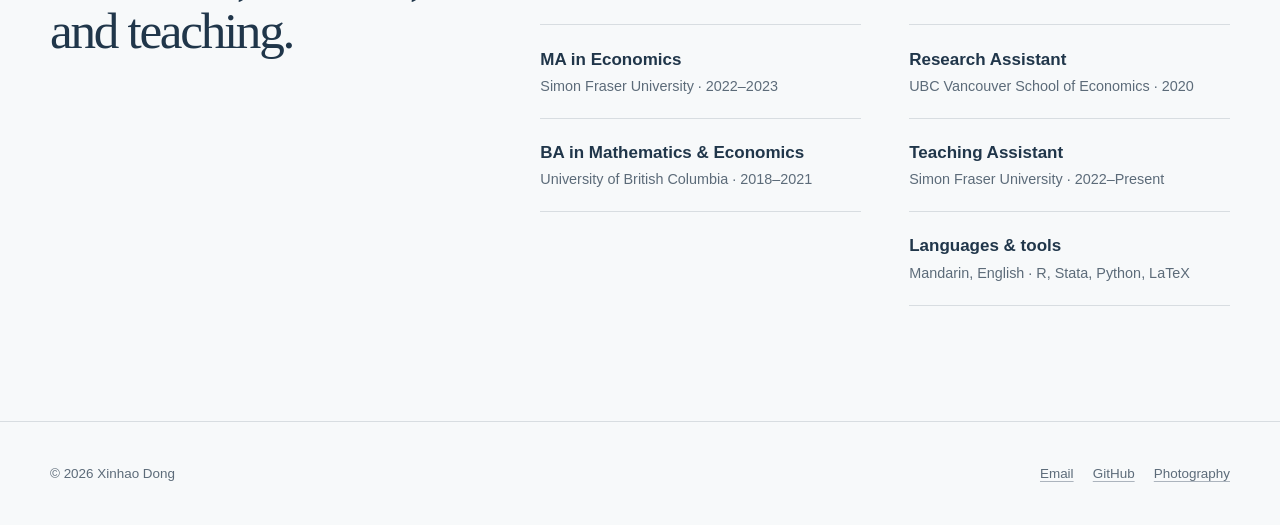
==== commit fd3963fe: "Update credit limits paper to November 18 draft and new title" ====
--- a/index.html
+++ b/index.html
@@ -109,9 +109,9 @@
             <article class="research-card">
               <div class="research-meta">Working paper · 2026</div>
               <div>
-                <h4>Existing Commitments, New Credit, and Monetary Policy</h4>
-                <details class="abstract"><summary>Read summary</summary>
-                  <p>Credit-card lines are commitments authorized before households use them. In U.S. large-bank data, monetary tightening lowers initial limits on new accounts relative to limits on open accounts, while total commitments and the number of open accounts do not decline. New authorizations are a small share of committed credit, so this margin changes the stock slowly. A household financing framework shows why removing credit at origination can reduce spending more than withdrawing the same amount from existing lines.</p>
+                <h4>Monetary Policy and Credit Limits: New versus Existing Cards</h4>
+                <details class="abstract"><summary>Read summary</summary>
+                  <p>Using quarterly data from large U.S. banks, I find that a typical monetary tightening surprise identified at high frequency lowers the median limit on new credit cards by 5.1 percent relative to existing cards. Total limits show no measurable decline, so card credit adjusts slowly. A financing framework built from household surveys implies that a dollar removed from new card limits reduces spending 2.35 times as much as a dollar removed from existing limits.</p>
                 </details>
                 <div class="paper-actions">
                   <a class="paper-link" href="assets/papers/existing-credit-new-credit-monetary-transmission.pdf" target="_blank" rel="noopener">Paper</a>
@@ -240,5 +240,14 @@
         </div>
       </div>
     </footer>
+    <!-- Statcounter code for Personal website https://xinhaodong.github.io/ -->
+    <script type="text/javascript">
+      var sc_project = 13366111;
+      var sc_invisible = 1;
+      var sc_security = "77b2c430";
+    </script>
+    <script type="text/javascript" src="https://www.statcounter.com/counter/counter.js" async></script>
+    <noscript><div class="statcounter"><a title="web statistics" href="https://statcounter.com/" target="_blank" rel="noopener"><img class="statcounter" src="https://c.statcounter.com/13366111/0/77b2c430/1/" alt="web statistics" referrerpolicy="no-referrer-when-downgrade"></a></div></noscript>
+    <!-- End of Statcounter Code -->
   </body>
 </html>
